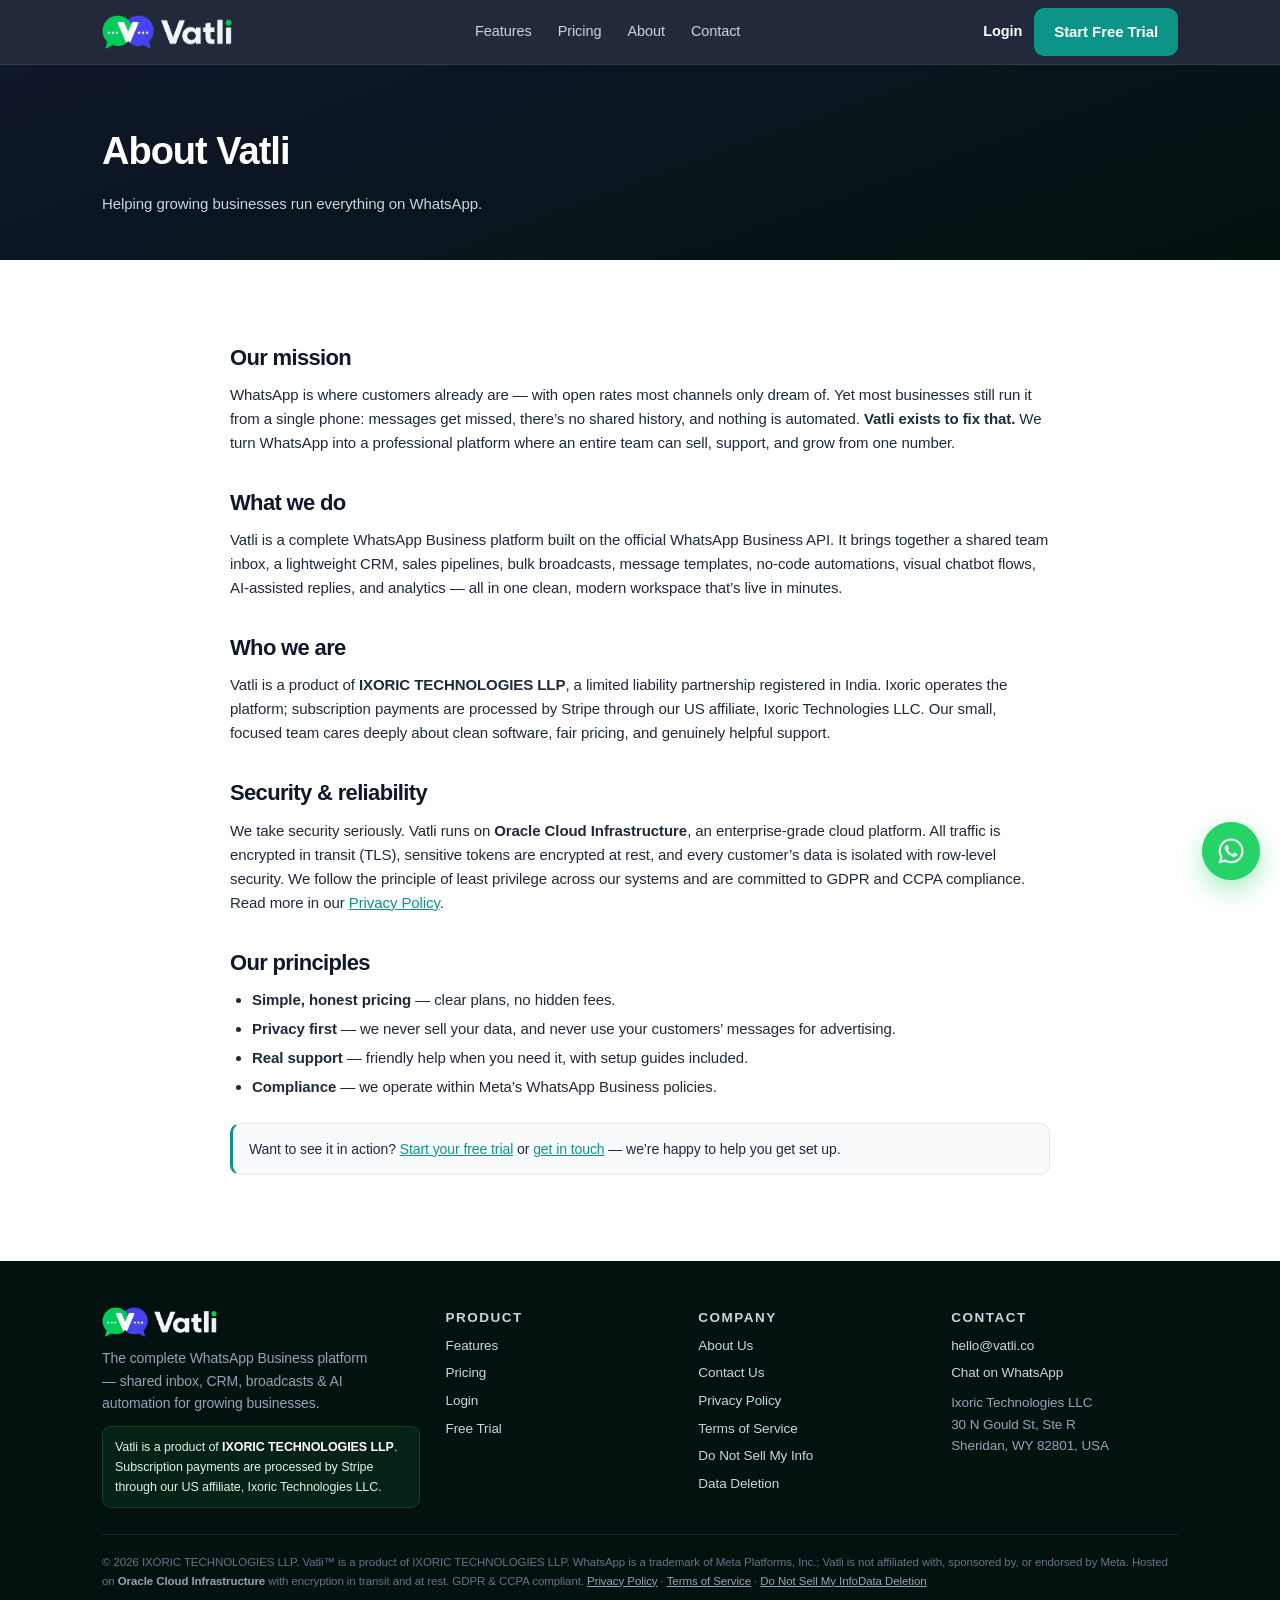
==== about.html @ b29490db "Drop "(India)" after the operator name in footers Co-Authored-By: Claude Opus 5.5 <noreply@anthropic" ====
<!doctype html>
<html lang="en">
<head>
<!-- Google Tag Manager -->
<script>(function(w,d,s,l,i){w[l]=w[l]||[];w[l].push({'gtm.start':
new Date().getTime(),event:'gtm.js'});var f=d.getElementsByTagName(s)[0],
j=d.createElement(s),dl=l!='dataLayer'?'&l='+l:'';j.async=true;j.src=
'https://www.googletagmanager.com/gtm.js?id='+i+dl;f.parentNode.insertBefore(j,f);
})(window,document,'script','dataLayer','GTM-PTBQS5KN');</script>
<!-- End Google Tag Manager -->
<meta charset="utf-8">
<meta name="viewport" content="width=device-width, initial-scale=1">
<title>About Us — Vatli</title>
<link rel="icon" type="image/png" href="/favicon.png">
<link rel="apple-touch-icon" href="/apple-touch-icon.png">

<meta name="description" content="About Vatli — a WhatsApp Business platform by IXORIC TECHNOLOGIES LLP helping growing businesses sell and support on WhatsApp.">
<link rel="stylesheet" href="/styles.css?v=20260924">
</head>
<body>
<!-- Google Tag Manager (noscript) -->
<noscript><iframe src="https://www.googletagmanager.com/ns.html?id=GTM-PTBQS5KN"
height="0" width="0" style="display:none;visibility:hidden"></iframe></noscript>
<!-- End Google Tag Manager (noscript) -->

<header>
  <div class="wrap nav">
    <a class="brand" href="/"><img src="/logo-light.webp" alt="Vatli" class="logo-img" width="337" height="88"></a>
    <nav class="links"><a href="/#features">Features</a><a href="/#pricing">Pricing</a><a href="/about">About</a><a href="/contact">Contact</a></nav>
    <div class="act"><a class="login" href="https://app.vatli.co/login">Login</a><a class="btn btn-primary" href="https://app.vatli.co/login">Start Free Trial</a></div>
  </div>
</header>

<div class="pagehead"><div class="wrap"><h1>About Vatli</h1><p>Helping growing businesses run everything on WhatsApp.</p></div></div>

<div class="wrap legal" style="max-width:820px">
  <h2>Our mission</h2>
  <p>WhatsApp is where customers already are — with open rates most channels only dream of. Yet most businesses still run it from a single phone: messages get missed, there’s no shared history, and nothing is automated. <b>Vatli exists to fix that.</b> We turn WhatsApp into a professional platform where an entire team can sell, support, and grow from one number.</p>

  <h2>What we do</h2>
  <p>Vatli is a complete WhatsApp Business platform built on the official WhatsApp Business API. It brings together a shared team inbox, a lightweight CRM, sales pipelines, bulk broadcasts, message templates, no-code automations, visual chatbot flows, AI-assisted replies, and analytics — all in one clean, modern workspace that’s live in minutes.</p>

  <h2>Who we are</h2>
  <p>Vatli is a product of <b>IXORIC TECHNOLOGIES LLP</b>, a limited liability partnership registered in India. Ixoric operates the platform; subscription payments are processed by Stripe through our US affiliate, Ixoric Technologies LLC. Our small, focused team cares deeply about clean software, fair pricing, and genuinely helpful support.</p>

  <h2>Security &amp; reliability</h2>
  <p>We take security seriously. Vatli runs on <b>Oracle Cloud Infrastructure</b>, an enterprise-grade cloud platform. All traffic is encrypted in transit (TLS), sensitive tokens are encrypted at rest, and every customer’s data is isolated with row-level security. We follow the principle of least privilege across our systems and are committed to GDPR and CCPA compliance. Read more in our <a href="/privacy">Privacy Policy</a>.</p>

  <h2>Our principles</h2>
  <ul>
    <li><b>Simple, honest pricing</b> — clear plans, no hidden fees.</li>
    <li><b>Privacy first</b> — we never sell your data, and never use your customers’ messages for advertising.</li>
    <li><b>Real support</b> — friendly help when you need it, with setup guides included.</li>
    <li><b>Compliance</b> — we operate within Meta’s WhatsApp Business policies.</li>
  </ul>

  <div class="callout" style="margin-top:24px">Want to see it in action? <a href="https://app.vatli.co/login">Start your free trial</a> or <a href="/contact">get in touch</a> — we’re happy to help you get set up.</div>
</div>

<footer>
  <div class="wrap">
    <div class="frow">
      <div>
        <div class="brand"><img src="/logo-light.webp" alt="Vatli" class="logo-img" width="337" height="88"></div>
        <p class="about">The complete WhatsApp Business platform — shared inbox, CRM, broadcasts &amp; AI automation for growing businesses.</p>
        <div class="parent">Vatli is a product of <b style="color:#fff">IXORIC TECHNOLOGIES LLP</b>. Subscription payments are processed by Stripe through our US affiliate, Ixoric Technologies LLC.</div>
      </div>
      <div class="col"><div class="flabel">Product</div><a href="/#features">Features</a><a href="/#pricing">Pricing</a><a href="https://app.vatli.co/login">Login</a><a href="https://app.vatli.co/login">Free Trial</a></div>
      <div class="col"><div class="flabel">Company</div><a href="/about">About Us</a><a href="/contact">Contact Us</a><a href="/privacy">Privacy Policy</a><a href="/terms">Terms of Service</a><a href="/do-not-sell">Do Not Sell My Info</a><a href="/data-deletion">Data Deletion</a></div>
      <div class="col"><div class="flabel">Contact</div><a href="mailto:hello@vatli.co">hello@vatli.co</a><a href="https://wa.me/919508076440">Chat on WhatsApp</a><div style="margin-top:8px;color:#94a3b8">Ixoric Technologies LLC<br>30 N Gould St, Ste R<br>Sheridan, WY 82801, USA</div></div>
    </div>
    <div class="disc">© 2026 IXORIC TECHNOLOGIES LLP. Vatli™ is a product of IXORIC TECHNOLOGIES LLP. WhatsApp is a trademark of Meta Platforms, Inc.; Vatli is not affiliated with, sponsored by, or endorsed by Meta. Hosted on <b style="color:#94a3b8">Oracle Cloud Infrastructure</b> with encryption in transit and at rest. GDPR &amp; CCPA compliant. <a href="/privacy">Privacy Policy</a> · <a href="/terms">Terms of Service</a> · <a href="/do-not-sell">Do Not Sell My Info</a><a href="/data-deletion">Data Deletion</a></div>
  </div>
</footer>

<script src="/site.js" defer></script>
</body>
</html>
---- styles.css ----
:root{
  --navy:#0f172a; --navy2:#020617; --teal:#0d9488; --teal-d:#0b7c72; --teal-l:#5eead4;
  --wa:#25D366; --ink:#1e293b; --muted:#64748b; --line:#e2e8f0; --bg:#f8fafc;
}
*{box-sizing:border-box;margin:0;padding:0}
html{scroll-behavior:smooth}
body{font-family:-apple-system,"Segoe UI",Roboto,Helvetica,Arial,sans-serif;color:var(--ink);line-height:1.6;background:#fff;-webkit-font-smoothing:antialiased}
a{text-decoration:none;color:inherit}
img{max-width:100%}
.wrap{max-width:1120px;margin:0 auto;padding:0 22px}

/* buttons */
.btn{display:inline-flex;align-items:center;gap:8px;border-radius:10px;padding:12px 20px;font-weight:700;font-size:15px;transition:.15s;cursor:pointer;border:0}
.btn-primary{background:var(--teal);color:#fff}
.btn-primary:hover{background:var(--teal-d)}
.btn-ghost{background:transparent;color:#fff;border:1px solid rgba(255,255,255,.25)}
.btn-ghost:hover{background:rgba(255,255,255,.08)}
.btn-dark{background:var(--navy);color:#fff}
.btn-lg{padding:15px 26px;font-size:16px}

/* header */
header{position:sticky;top:0;z-index:50;background:rgba(15,23,42,.92);backdrop-filter:blur(8px);border-bottom:1px solid rgba(148,163,184,.15)}
.nav{display:flex;align-items:center;justify-content:space-between;height:64px}
.brand{display:flex;align-items:center;color:#fff}
/* Logo file has a solid white background (not transparent) — the
   header/footer are dark, so the logo sits on a small white rounded
   card rather than directly on the dark background. */
.brand .logo-badge{background:#fff;border-radius:10px;padding:6px 12px;display:inline-flex;align-items:center;line-height:0}
.brand .logo-img{height:34px;width:auto;display:block}
.nav .links{display:flex;align-items:center;gap:26px}
.nav .links a{color:#cbd5e1;font-size:14.5px;font-weight:500}
.nav .links a:hover{color:#fff}
.nav .act{display:flex;align-items:center;gap:12px}
.nav .login{color:#fff;font-weight:600;font-size:14.5px}
@media(max-width:840px){.nav .links{display:none}}

/* hero */
.hero{background:linear-gradient(165deg,var(--navy) 0%,var(--navy2) 55%,#04120f 100%);color:#fff;padding:74px 0 82px}
.hero .ey{color:var(--teal-l);font-weight:700;letter-spacing:2px;font-size:12px;text-transform:uppercase}
.hero h1{font-size:52px;line-height:1.05;font-weight:800;letter-spacing:-1.8px;margin-top:14px;max-width:760px}
.hero h1 .g{color:var(--teal-l)}
.hero p.sub{font-size:18px;color:#cbd5e1;margin-top:18px;max-width:620px}
.hero .cta{margin-top:30px;display:flex;gap:14px;flex-wrap:wrap}
.hero .trust{margin-top:22px;color:#94a3b8;font-size:13.5px}
.hero .pills{margin-top:34px;display:flex;gap:9px;flex-wrap:wrap}
.hero .pill{border:1px solid rgba(94,234,212,.3);color:var(--teal-l);border-radius:999px;padding:7px 15px;font-size:13px;font-weight:600}
@media(max-width:720px){.hero h1{font-size:36px;letter-spacing:-1px}.hero p.sub{font-size:16px}}

/* sections */
section.pad{padding:74px 0}
.center{text-align:center}
.eyebrow{color:var(--teal);font-weight:800;letter-spacing:2px;font-size:12px;text-transform:uppercase}
h2{font-size:36px;font-weight:800;letter-spacing:-.8px;color:var(--navy);margin-top:8px}
.lead{color:var(--muted);font-size:17px;max-width:640px;margin:12px auto 0}
@media(max-width:720px){h2{font-size:27px}}

.fgrid{display:grid;grid-template-columns:repeat(3,1fr);gap:16px;margin-top:44px}
@media(max-width:900px){.fgrid{grid-template-columns:repeat(2,1fr)}}
@media(max-width:560px){.fgrid{grid-template-columns:1fr}}
.fcard{border:1px solid var(--line);border-radius:14px;padding:22px;background:#fff;transition:.15s}
.fcard:hover{box-shadow:0 12px 30px rgba(2,6,23,.08);transform:translateY(-2px)}
.fcard .ic{width:42px;height:42px;border-radius:11px;background:rgba(13,148,136,.1);display:flex;align-items:center;justify-content:center;font-size:20px;margin-bottom:13px}
.fcard h3{font-size:17px;color:var(--navy);font-weight:700}
.fcard p{font-size:14px;color:var(--muted);margin-top:5px}

/* dashboard mockup */
.showband{background:var(--bg);border-top:1px solid var(--line);border-bottom:1px solid var(--line)}
.frame{border-radius:14px;overflow:hidden;box-shadow:0 30px 70px rgba(2,6,23,.18);border:1px solid var(--line);margin-top:40px;background:#fff}
.frame .bar{background:var(--navy);height:38px;display:flex;align-items:center;gap:7px;padding:0 15px}
.frame .bar i{width:10px;height:10px;border-radius:50%;display:block}
.frame .bar .u{background:#1e293b;color:#94a3b8;font-size:11px;border-radius:7px;padding:4px 16px;margin-left:12px}
.shot{display:flex;background:var(--bg);min-height:300px}
.sb{width:150px;background:var(--navy);padding:16px 12px;color:#94a3b8}
.sb .lg{color:#fff;font-weight:800;font-size:15px;margin-bottom:14px}
.sb .gl{font-size:9px;text-transform:uppercase;letter-spacing:.5px;color:#64748b;margin:12px 0 5px}
.sb .ni{font-size:12px;padding:6px 9px;border-radius:7px;margin-bottom:3px}
.sb .ni.on{background:rgba(13,148,136,.25);color:var(--teal-l)}
.main{flex:1;padding:18px}
.mrow{display:grid;grid-template-columns:repeat(4,1fr);gap:11px;margin-bottom:13px}
.mc{background:#fff;border:1px solid var(--line);border-radius:11px;padding:13px}
.mc .k{font-size:11px;color:var(--muted)}
.mc .v{font-size:26px;font-weight:800;color:var(--navy);letter-spacing:-1px}
.mc .up{font-size:11px;color:var(--teal);font-weight:700}
.chk{background:#f0fdfa;border:1px solid #99f6e4;border-radius:11px;padding:14px}
.chk .t{font-size:13px;font-weight:800;color:var(--navy);margin-bottom:8px}
.chk .li{font-size:12.5px;color:var(--ink);padding:3px 0 3px 20px;position:relative}
.chk .li:before{content:"✓";position:absolute;left:0;color:var(--teal);font-weight:800}
.chk .li.o{color:var(--muted)} .chk .li.o:before{content:"○";color:#cbd5e1}
.bars{display:flex;align-items:flex-end;gap:7px;height:74px;margin-top:13px;padding:11px;background:#fff;border:1px solid var(--line);border-radius:11px}
.bars i{flex:1;background:linear-gradient(var(--teal),var(--teal-l));border-radius:3px 3px 0 0;display:block}
@media(max-width:640px){.sb{display:none}.mrow{grid-template-columns:repeat(2,1fr)}.mc .v{font-size:22px}}

/* pricing */
.pgrid{display:grid;grid-template-columns:repeat(4,1fr);gap:14px;margin-top:44px}
@media(max-width:900px){.pgrid{grid-template-columns:repeat(2,1fr)}}
@media(max-width:520px){.pgrid{grid-template-columns:1fr}}
.plan{border:1px solid var(--line);border-radius:16px;padding:24px;background:#fff;position:relative}
.plan.pop{border:2px solid var(--teal);box-shadow:0 16px 40px rgba(13,148,136,.14)}
.plan .bdg{position:absolute;top:-12px;left:24px;background:var(--teal);color:#fff;font-size:11px;font-weight:800;letter-spacing:.5px;padding:5px 12px;border-radius:999px;text-transform:uppercase}
.plan h3{font-size:19px;color:var(--navy)}
.plan .d{font-size:12.5px;color:var(--muted);margin:3px 0 12px;min-height:36px}
.plan .amt{font-size:34px;font-weight:800;color:var(--navy);letter-spacing:-1.5px}
.plan .amt small{font-size:14px;color:var(--muted);font-weight:600}
.plan .yr{font-size:12.5px;color:var(--teal);font-weight:700;margin-top:4px}
.plan ul{list-style:none;margin:15px 0;border-top:1px solid var(--line);padding-top:13px}
.plan li{font-size:13.5px;padding:4px 0 4px 20px;position:relative;color:var(--ink)}
.plan li:before{content:"✓";position:absolute;left:0;color:var(--teal);font-weight:800}
.plan li.off{color:#cbd5e1} .plan li.off:before{content:"—";color:#cbd5e1}
.plan .btn{width:100%;justify-content:center;margin-top:6px}

/* final cta */
.final{background:linear-gradient(160deg,var(--navy),#04120f);color:#fff;text-align:center}
.final h2{color:#fff;font-size:40px}
.final p{color:#cbd5e1;font-size:17px;margin:14px auto 0;max-width:560px}
.final .cta{margin-top:28px;display:flex;gap:14px;justify-content:center;flex-wrap:wrap}

/* footer */
footer{background:#04120f;color:#94a3b8;padding:46px 0 30px;font-size:14px}
.frow{display:grid;grid-template-columns:1.4fr 1fr 1fr 1fr;gap:26px}
@media(max-width:820px){.frow{grid-template-columns:1fr 1fr}}
@media(max-width:520px){.frow{grid-template-columns:1fr}}
footer .brand .logo-img{height:30px}
footer p.about{margin-top:10px;max-width:280px;color:#94a3b8}
.flabel{font-size:11px;letter-spacing:1.5px;text-transform:uppercase;color:var(--teal-l);font-weight:700;margin-bottom:8px}
footer .col a,footer .col div{display:block;color:#cbd5e1;margin-bottom:6px;font-size:13.5px}
footer .col a:hover{color:#fff}
.parent{margin-top:12px;padding:10px 12px;background:rgba(37,211,102,.08);border:1px solid rgba(37,211,102,.2);border-radius:9px;font-size:12.5px;color:#d1fae5}
.disc{margin-top:26px;font-size:11.5px;color:#64748b;line-height:1.6;border-top:1px solid rgba(148,163,184,.15);padding-top:18px}
.disc a{color:#94a3b8;text-decoration:underline}

/* legal / document pages */
.pagehead{background:linear-gradient(160deg,var(--navy),#04120f);color:#fff;padding:56px 0 44px}
.pagehead h1{font-size:38px;font-weight:800;letter-spacing:-1px}
.pagehead p{color:#cbd5e1;margin-top:10px;font-size:15px}
.legal{padding:50px 0 70px;max-width:820px}
.legal .upd{color:var(--muted);font-size:13px;margin-bottom:26px}
.legal h2{font-size:22px;margin:30px 0 8px;color:var(--navy)}
.legal h3{font-size:16px;margin:20px 0 6px;color:var(--navy)}
.legal p{font-size:15px;color:var(--ink);margin:8px 0}
.legal ul{margin:8px 0 8px 22px}
.legal li{font-size:15px;color:var(--ink);margin:5px 0}
.legal a{color:var(--teal);text-decoration:underline}
.callout{background:var(--bg);border:1px solid var(--line);border-left:3px solid var(--teal);border-radius:10px;padding:14px 16px;margin:16px 0;font-size:14px;color:var(--ink)}

/* contact */
.cgrid{display:grid;grid-template-columns:1fr 1fr;gap:20px;margin-top:30px}
@media(max-width:720px){.cgrid{grid-template-columns:1fr}}
.ccard{border:1px solid var(--line);border-radius:14px;padding:24px}
.ccard .ic{font-size:24px}
.ccard h3{font-size:17px;color:var(--navy);margin:8px 0 4px}
.ccard p,.ccard a{font-size:15px;color:var(--muted)}
.ccard a{color:var(--teal);text-decoration:none;font-weight:600}

/* ===== enhanced landing sections ===== */
.stats{display:grid;grid-template-columns:repeat(4,1fr);gap:16px;margin-top:8px}
@media(max-width:700px){.stats{grid-template-columns:repeat(2,1fr)}}
.stat{text-align:center;padding:10px}
.stat .n{font-size:34px;font-weight:800;color:var(--teal-l);letter-spacing:-1px}
.stat .l{font-size:13px;color:#cbd5e1;margin-top:2px}

.why{display:grid;grid-template-columns:repeat(3,1fr);gap:16px;margin-top:44px}
@media(max-width:900px){.why{grid-template-columns:repeat(2,1fr)}}
@media(max-width:560px){.why{grid-template-columns:1fr}}
.wcard{border:1px solid var(--line);border-radius:14px;padding:22px;background:#fff;border-top:3px solid var(--teal)}
.wcard .ic{font-size:24px}
.wcard h3{font-size:16px;color:var(--navy);margin:8px 0 4px;font-weight:700}
.wcard p{font-size:13.5px;color:var(--muted)}

.deep{display:grid;grid-template-columns:1fr 1fr;gap:44px;align-items:center;margin-top:46px}
.deep.rev .vis{order:-1}
@media(max-width:820px){.deep{grid-template-columns:1fr;gap:22px}.deep.rev .vis{order:0}}
.deep .kick{color:var(--teal);font-weight:800;font-size:12px;letter-spacing:1.5px;text-transform:uppercase}
.deep h3{font-size:26px;color:var(--navy);font-weight:800;letter-spacing:-.6px;margin-top:6px}
.deep p{font-size:15px;color:var(--muted);margin-top:10px}
.deep ul{list-style:none;margin-top:14px}
.deep li{font-size:14.5px;padding:5px 0 5px 24px;position:relative;color:var(--ink)}
.deep li:before{content:"✓";position:absolute;left:0;color:var(--teal);font-weight:800}
.deep .vis{background:linear-gradient(160deg,#f0fdfa,#eef2ff);border:1px solid var(--line);border-radius:16px;min-height:210px;display:flex;align-items:center;justify-content:center;font-size:66px}

.ind{display:grid;grid-template-columns:repeat(4,1fr);gap:14px;margin-top:40px}
@media(max-width:820px){.ind{grid-template-columns:repeat(3,1fr)}}
@media(max-width:520px){.ind{grid-template-columns:repeat(2,1fr)}}
.icard{border:1px solid var(--line);border-radius:12px;padding:18px 12px;text-align:center;background:#fff}
.icard .e{font-size:26px}
.icard div{font-size:13.5px;font-weight:600;color:var(--navy);margin-top:7px}

.faq{max-width:820px;margin:40px auto 0}
.qa{border-bottom:1px solid var(--line);padding:18px 2px}
.qa h4{font-size:16px;color:var(--navy);font-weight:700}
.qa p{font-size:14.5px;color:var(--muted);margin-top:6px}

/* ===================================================================
   Mobile navigation
   The nav links were simply hidden below 840px with no replacement,
   so on a phone there was no way to reach Features / Pricing / FAQ.
   The toggle button and the panel's markup are injected by site.js.
   =================================================================== */
.navtoggle{display:none;background:transparent;border:1px solid rgba(148,163,184,.35);border-radius:9px;width:38px;height:38px;cursor:pointer;align-items:center;justify-content:center;flex-direction:column;gap:4px;padding:0}
.navtoggle i{display:block;width:16px;height:2px;background:#fff;border-radius:2px;transition:.2s}
.navtoggle[aria-expanded="true"] i:nth-child(1){transform:translateY(6px) rotate(45deg)}
.navtoggle[aria-expanded="true"] i:nth-child(2){opacity:0}
.navtoggle[aria-expanded="true"] i:nth-child(3){transform:translateY(-6px) rotate(-45deg)}
.mobnav{display:none;background:rgba(15,23,42,.98);border-top:1px solid rgba(148,163,184,.15);padding:10px 22px 18px}
.mobnav.open{display:block}
.mobnav a{display:block;color:#cbd5e1;font-size:15px;font-weight:500;padding:11px 0;border-bottom:1px solid rgba(148,163,184,.12)}
.mobnav a:last-of-type{border-bottom:0}
/* `.mobnav a{display:block}` above would otherwise beat .btn's
   inline-flex, leaving the CTA label left-aligned. */
.mobnav a.btn{display:flex;width:100%;justify-content:center;margin-top:12px;border-bottom:0}
@media(max-width:840px){
  .navtoggle{display:flex}
  /* The trial CTA repeats inside the drawer — dropping it here stops
     the bar becoming logo + Login + button + burger on a 375px screen. */
  .nav .act .btn{display:none}
}
@media(min-width:841px){.mobnav{display:none!important}}

/* ===================================================================
   Floating WhatsApp chat widget
   Injected by site.js on every page. Opens a real WhatsApp thread —
   there is no server behind it, so it stays useful even if anything
   else on the page fails.
   =================================================================== */
.wa-w{position:fixed;right:20px;bottom:20px;z-index:80;display:flex;flex-direction:column;align-items:flex-end;gap:12px;font-family:inherit}

.wa-fab{position:relative;width:58px;height:58px;border-radius:50%;border:0;cursor:pointer;background:var(--wa);color:#fff;display:flex;align-items:center;justify-content:center;box-shadow:0 10px 26px rgba(37,211,102,.4);transition:transform .18s,box-shadow .18s}
.wa-fab:hover{transform:scale(1.06);box-shadow:0 14px 32px rgba(37,211,102,.5)}
.wa-fab svg{width:30px;height:30px;fill:#fff}
/* One soft ring, drawing the eye without the strobing "notification"
   feel that dropping a red badge on it would give. */
.wa-fab:before{content:"";position:absolute;inset:0;border-radius:50%;background:var(--wa);opacity:.55;animation:wa-ring 2.6s ease-out infinite;z-index:-1}
@keyframes wa-ring{0%{transform:scale(1);opacity:.5}70%{transform:scale(1.55);opacity:0}100%{opacity:0}}
@media(prefers-reduced-motion:reduce){.wa-fab:before{animation:none}.wa-fab:hover{transform:none}}

.wa-panel{width:326px;max-width:calc(100vw - 40px);background:#fff;border-radius:18px;overflow:hidden;box-shadow:0 24px 60px rgba(2,6,23,.26);border:1px solid var(--line);transform-origin:bottom right;animation:wa-in .18s ease-out}
.wa-panel[hidden]{display:none}
@keyframes wa-in{from{opacity:0;transform:translateY(10px) scale(.96)}to{opacity:1;transform:none}}
@media(prefers-reduced-motion:reduce){.wa-panel{animation:none}}

.wa-head{background:linear-gradient(150deg,var(--navy),#04120f);color:#fff;padding:15px 16px;display:flex;align-items:center;gap:11px}
.wa-av{width:40px;height:40px;border-radius:50%;background:var(--wa);display:flex;align-items:center;justify-content:center;flex:0 0 auto}
.wa-av svg{width:22px;height:22px;fill:#fff}
.wa-who{flex:1;min-width:0}
.wa-name{font-size:14.5px;font-weight:700;line-height:1.2}
.wa-status{font-size:11.5px;color:#a7f3d0;display:flex;align-items:center;gap:5px;margin-top:3px}
.wa-status i{width:7px;height:7px;border-radius:50%;background:#4ade80;display:block;flex:0 0 auto}
.wa-x{background:transparent;border:0;color:#94a3b8;font-size:22px;line-height:1;cursor:pointer;padding:2px 4px;border-radius:6px}
.wa-x:hover{color:#fff;background:rgba(255,255,255,.1)}

/* Faint dot grid reads as a chat backdrop without shipping an image. */
.wa-body{padding:18px 16px 16px;background:#f5f3ef;background-image:radial-gradient(rgba(2,6,23,.045) 1px,transparent 1px);background-size:14px 14px}
.wa-bubble{background:#fff;border-radius:12px;border-top-left-radius:3px;padding:12px 14px;font-size:14px;color:var(--ink);line-height:1.55;box-shadow:0 1px 2px rgba(2,6,23,.09);max-width:94%}
.wa-bubble b{color:var(--navy)}
.wa-time{font-size:10.5px;color:var(--muted);margin-top:7px;padding-left:4px}

.wa-foot{padding:13px 16px 16px;background:#fff;border-top:1px solid var(--line)}
.wa-cta{display:flex;align-items:center;justify-content:center;gap:9px;background:var(--wa);color:#fff;font-weight:700;font-size:14.5px;border-radius:11px;padding:12px 16px;transition:.15s}
.wa-cta:hover{background:#1eb855}
.wa-cta svg{width:19px;height:19px;fill:#fff}
.wa-note{text-align:center;font-size:11px;color:var(--muted);margin-top:9px}

@media(max-width:520px){.wa-w{right:14px;bottom:14px}.wa-fab{width:54px;height:54px}.wa-fab svg{width:27px;height:27px}}

/* ===================================================================
   FAQ accordion
   Progressive enhancement: without JS every answer stays visible and
   readable (and indexable). site.js adds .acc, which is what collapses
   them — so a JS failure degrades to the old always-open list rather
   than hiding the content entirely.
   =================================================================== */
.qa.acc h4{cursor:pointer;display:flex;align-items:flex-start;justify-content:space-between;gap:14px;outline-offset:3px}
.qa.acc h4:after{content:"+";flex:0 0 auto;color:var(--teal);font-size:20px;line-height:1;font-weight:700;transition:transform .2s}
.qa.acc.open h4:after{content:"–"}
.qa.acc h4:hover{color:var(--teal)}
.qa.acc p{display:none}
.qa.acc.open p{display:block}

/* ===================================================================
   DESIGN PASS
   Three things were making this read as a template rather than a
   product site: emoji standing in for icons, the default system font,
   and giant emoji used as "product visuals". This section replaces all
   three.
   =================================================================== */

/* --- typography -------------------------------------------------- */
/* Inter, the same face the app uses, so the site and the product read
   as one brand. Loaded with display=swap; the previous system stack
   stays as the fallback so text renders immediately either way. */
body{font-family:"Inter",-apple-system,"Segoe UI",Roboto,Helvetica,Arial,sans-serif;
  font-feature-settings:"cv02","cv03","cv04","cv11";letter-spacing:-.005em}
h1,h2,h3,h4,.stat .n,.plan .amt{letter-spacing:-.03em}
.hero h1{letter-spacing:-.035em}

/* --- icon system ------------------------------------------------- */
/* One <symbol> sprite per page, referenced with <use>. Stroke-based
   and inheriting currentColor, so a card's accent colour drives its
   icon without a second asset. */
.i{width:22px;height:22px;fill:none;stroke:currentColor;stroke-width:2;
  stroke-linecap:round;stroke-linejoin:round;display:block}
.i-sm{width:18px;height:18px}
.i-lg{width:26px;height:26px}

/* --- feature cards ----------------------------------------------- */
.fcard{position:relative;overflow:hidden}
.fcard .ic{width:44px;height:44px;border-radius:12px;display:flex;align-items:center;
  justify-content:center;margin-bottom:14px;transition:.18s}
.fcard:hover .ic{transform:scale(1.06)}
.fcard h3{letter-spacing:-.02em}
/* A hairline of the card's accent along the top edge, revealed on
   hover — enough colour to tell the categories apart without turning
   the grid into a paint chart. */
.fcard:after{content:"";position:absolute;inset:0 0 auto 0;height:3px;
  background:currentColor;opacity:0;transition:opacity .18s}
.fcard:hover:after{opacity:1}

/* Accent palette. Each tone sets the card's `color`, which the icon
   chip and the top hairline both inherit. */
.t-teal{color:#0d9488}   .t-teal   .ic{background:rgba(13,148,136,.11)}
.t-blue{color:#2563eb}   .t-blue   .ic{background:rgba(37,99,235,.1)}
.t-violet{color:#7c3aed} .t-violet .ic{background:rgba(124,58,237,.1)}
.t-amber{color:#d97706}  .t-amber  .ic{background:rgba(217,119,6,.12)}
.t-rose{color:#e11d48}   .t-rose   .ic{background:rgba(225,29,72,.1)}
.t-cyan{color:#0891b2}   .t-cyan   .ic{background:rgba(8,145,178,.11)}
.t-green{color:#16a34a}  .t-green  .ic{background:rgba(22,163,74,.11)}
.t-indigo{color:#4f46e5} .t-indigo .ic{background:rgba(79,70,229,.1)}

/* --- why / industries / contact cards ---------------------------- */
.wcard .ic,.icard .e,.ccard .ic{display:flex;align-items:center;justify-content:center}
.wcard .ic{width:40px;height:40px;border-radius:11px;background:rgba(13,148,136,.11);color:var(--teal);margin-bottom:10px}
.icard .e{width:42px;height:42px;border-radius:12px;background:rgba(13,148,136,.09);color:var(--teal);margin:0 auto}
.icard{transition:.18s}
.icard:hover{border-color:var(--teal);transform:translateY(-2px);box-shadow:0 10px 24px rgba(2,6,23,.07)}
.ccard .ic{width:44px;height:44px;border-radius:12px;background:rgba(13,148,136,.11);color:var(--teal);margin-bottom:4px}

/* --- deep-dive product visuals ----------------------------------- */
/* Replaces a 66px emoji in a gradient box. These are small, honest
   mock-ups of the actual screens, built in CSS — no image assets, and
   they scale crisply. */
.deep .vis{background:linear-gradient(160deg,#f8fafc,#f0fdfa);border:1px solid var(--line);
  border-radius:18px;padding:20px;min-height:230px;display:flex;flex-direction:column;
  justify-content:center;gap:10px;font-size:inherit;box-shadow:inset 0 1px 0 #fff}
.mk{background:#fff;border:1px solid var(--line);border-radius:11px;padding:12px 13px;
  box-shadow:0 2px 6px rgba(2,6,23,.05)}
.mk-h{display:flex;align-items:center;gap:8px;font-size:12.5px;font-weight:700;color:var(--navy)}
.mk-h .i{width:15px;height:15px;color:var(--teal)}
.mk-s{font-size:11px;color:var(--muted);margin-top:3px}
.mk-bar{height:7px;border-radius:99px;background:#e2e8f0;overflow:hidden;margin-top:9px}
.mk-bar i{display:block;height:100%;background:linear-gradient(90deg,var(--teal),#34d399);border-radius:99px}
.mk-row{display:flex;gap:8px;margin-top:9px}
.mk-pill{font-size:10.5px;font-weight:700;padding:3px 9px;border-radius:99px;background:rgba(13,148,136,.1);color:var(--teal)}
.mk-pill.b{background:rgba(37,99,235,.1);color:#2563eb}
.mk-pill.a{background:rgba(217,119,6,.13);color:#b45309}

/* kanban mock */
.mk-kan{display:grid;grid-template-columns:repeat(3,1fr);gap:8px}
.mk-col{background:#fff;border:1px solid var(--line);border-radius:10px;padding:9px 8px}
.mk-col .t{font-size:10px;font-weight:800;text-transform:uppercase;letter-spacing:.6px;color:var(--muted);margin-bottom:7px}
.mk-card{background:#f8fafc;border:1px solid var(--line);border-radius:7px;padding:7px 8px;margin-bottom:6px}
.mk-card .n{font-size:10.5px;font-weight:700;color:var(--navy)}
.mk-card .v{font-size:10px;color:var(--teal);font-weight:700}

/* flow chain mock */
.mk-flow{display:flex;align-items:center;gap:7px;flex-wrap:wrap}
.mk-node{background:#fff;border:1px solid var(--line);border-radius:9px;padding:7px 11px;
  font-size:11.5px;font-weight:700;color:var(--navy);display:flex;align-items:center;gap:6px;
  box-shadow:0 2px 5px rgba(2,6,23,.05)}
.mk-node .i{width:14px;height:14px}
.mk-node.on{border-color:var(--teal);color:var(--teal)}
.mk-arw{color:#cbd5e1;font-weight:700;font-size:13px}

/* chat mock */
.mk-chat{display:flex;flex-direction:column;gap:7px}
.mk-msg{max-width:82%;padding:8px 11px;border-radius:12px;font-size:11.5px;line-height:1.5}
.mk-msg.in{background:#fff;border:1px solid var(--line);border-top-left-radius:3px;color:var(--ink)}
.mk-msg.out{background:#d9fdd3;border-top-right-radius:3px;align-self:flex-end;color:#0f3d2e}
.mk-typing{font-size:10.5px;color:var(--muted);display:flex;align-items:center;gap:5px}
.mk-typing i{width:5px;height:5px;border-radius:50%;background:var(--teal);display:block;animation:mk-dot 1.2s infinite}
.mk-typing i:nth-child(2){animation-delay:.2s} .mk-typing i:nth-child(3){animation-delay:.4s}
@keyframes mk-dot{0%,60%,100%{opacity:.25}30%{opacity:1}}

/* code mock */
.mk-code{background:#0b1220;border-radius:11px;padding:13px 14px;font-family:ui-monospace,SFMono-Regular,Menlo,monospace;font-size:11px;line-height:1.75;color:#94a3b8;overflow:hidden}
.mk-code .k{color:#5eead4} .mk-code .s{color:#fca5a5} .mk-code .c{color:#475569}

@media(prefers-reduced-motion:reduce){
  .mk-typing i{animation:none;opacity:.6}
  .fcard:hover .ic,.icard:hover{transform:none}
}

/* --- header scroll state ----------------------------------------- */
/* Transparent-ish over the dark hero, solid once you scroll past it,
   so the nav never floats ambiguously over light sections. */
header{transition:background .2s,box-shadow .2s}
header.stuck{background:rgba(15,23,42,.98);box-shadow:0 6px 24px rgba(2,6,23,.28)}

/* --- scroll reveal ------------------------------------------------ */
/* Applied by site.js only — no JS means everything is simply visible,
   never a blank page. */
.rv{opacity:0;transform:translateY(14px);transition:opacity .5s ease-out,transform .5s ease-out}
.rv.in{opacity:1;transform:none}
@media(prefers-reduced-motion:reduce){.rv{opacity:1;transform:none;transition:none}}

/* --- focus visibility -------------------------------------------- */
a:focus-visible,button:focus-visible,.qa.acc h4:focus-visible{
  outline:2px solid var(--teal);outline-offset:3px;border-radius:6px}
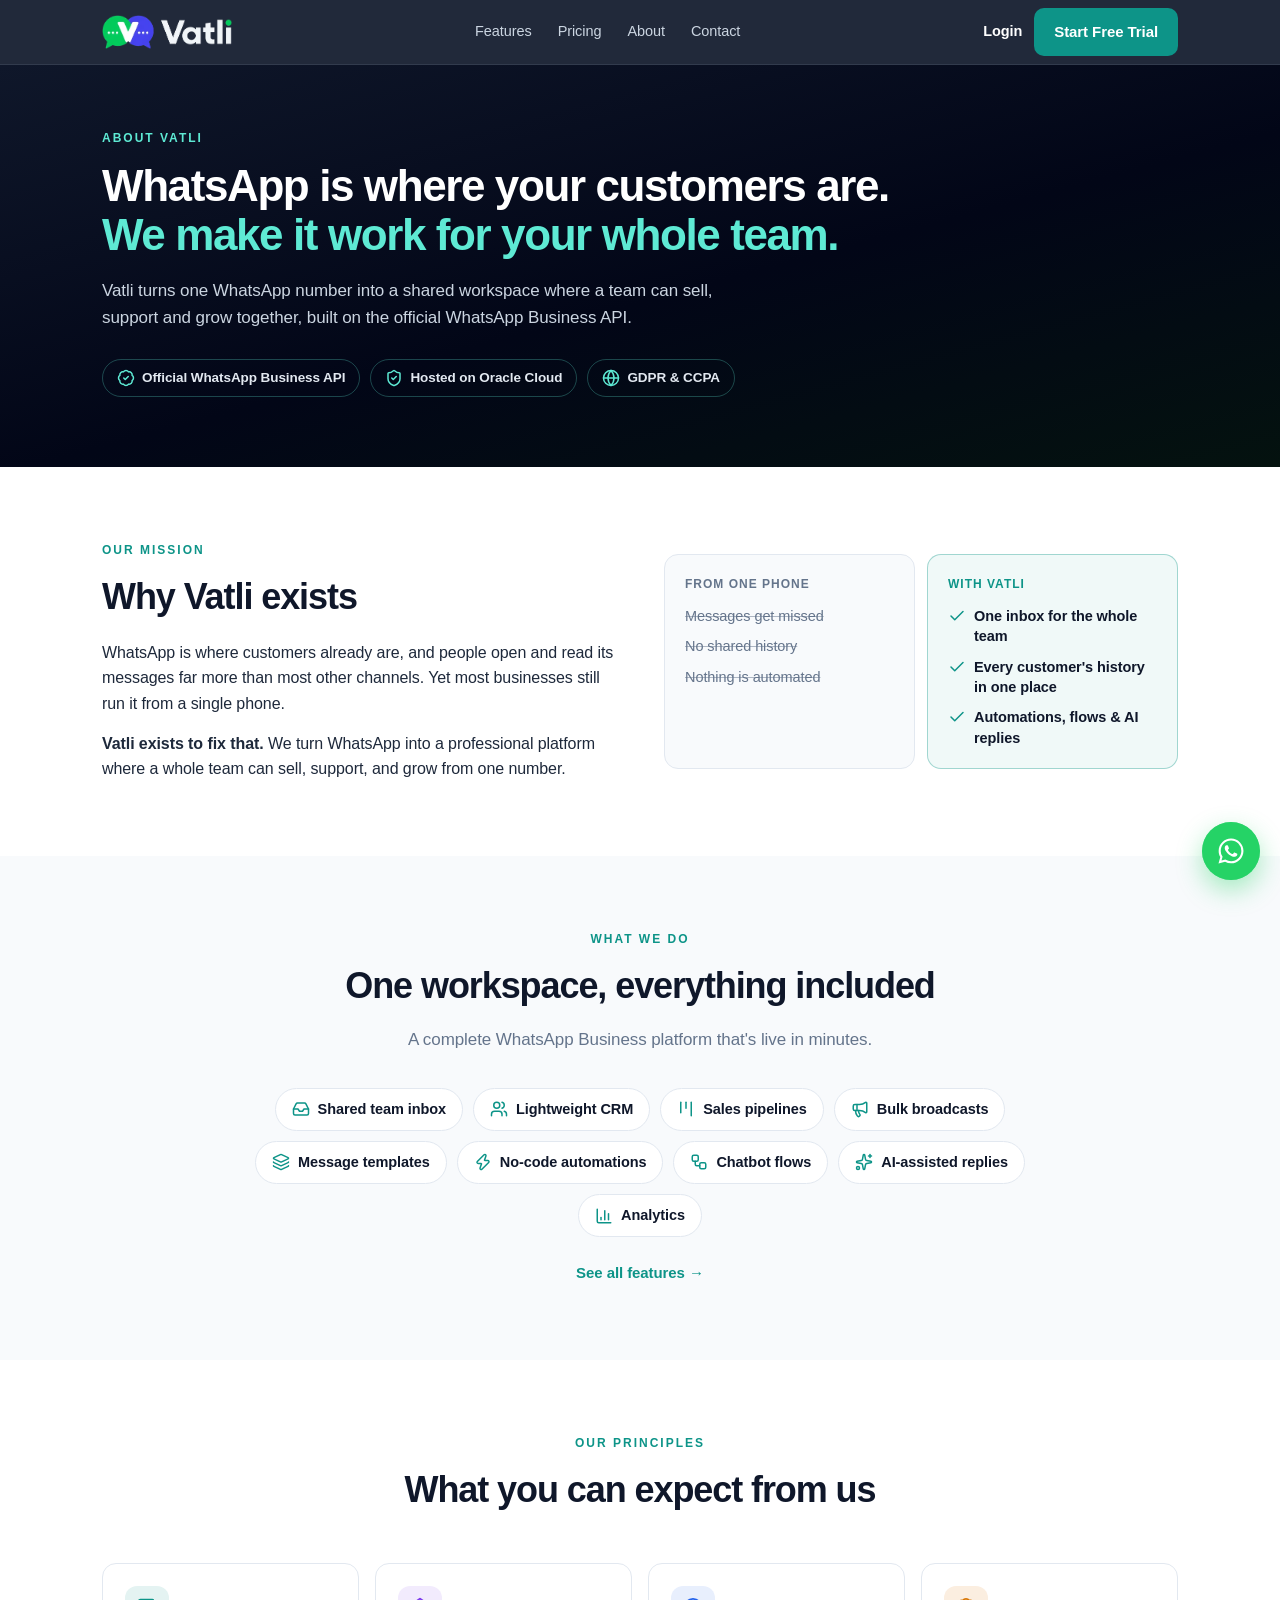
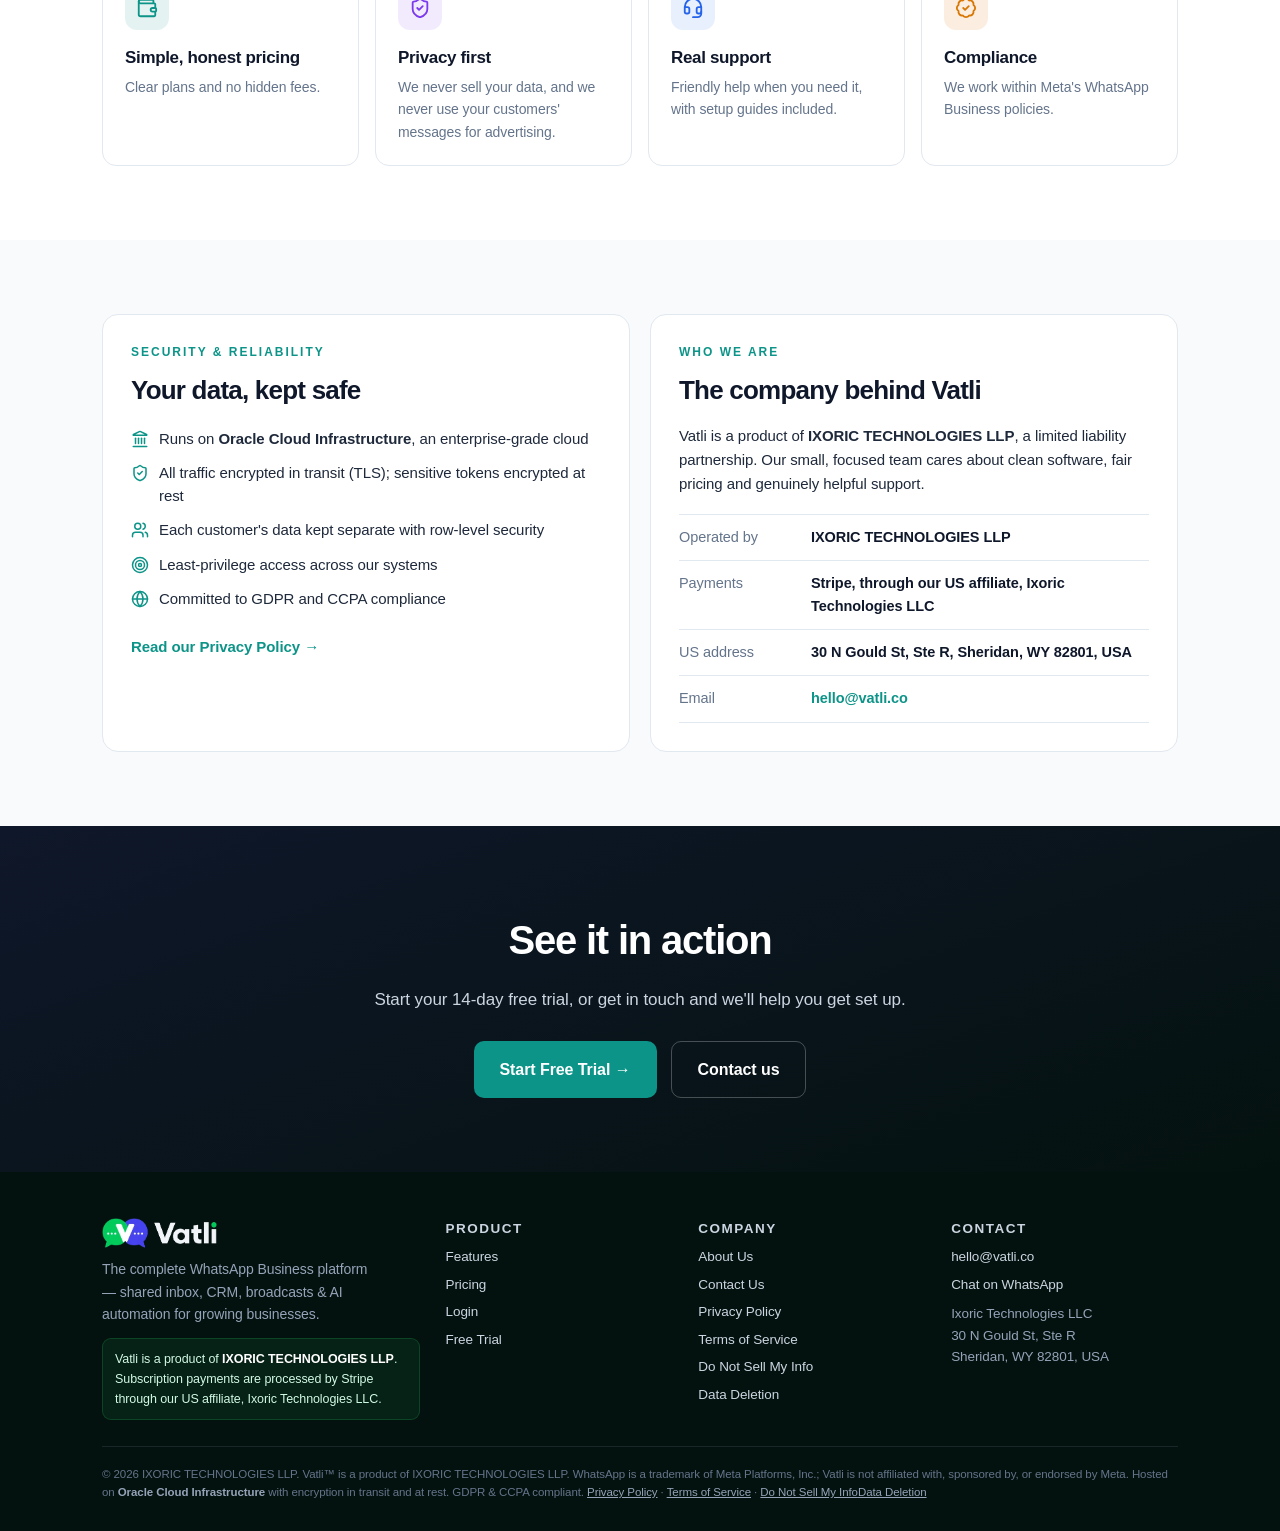
==== commit 823ce08f: "About page: redesigned with mission, before/after, principles, security and company panels Co-Author" ====
--- a/about.html
+++ b/about.html
@@ -15,7 +15,7 @@
 <link rel="apple-touch-icon" href="/apple-touch-icon.png">
 
 <meta name="description" content="About Vatli — a WhatsApp Business platform by IXORIC TECHNOLOGIES LLP helping growing businesses sell and support on WhatsApp.">
-<link rel="stylesheet" href="/styles.css?v=20260924">
+<link rel="stylesheet" href="/styles.css?v=20261020">
 </head>
 <body>
 <!-- Google Tag Manager (noscript) -->
@@ -31,31 +31,119 @@
   </div>
 </header>
 
-<div class="pagehead"><div class="wrap"><h1>About Vatli</h1><p>Helping growing businesses run everything on WhatsApp.</p></div></div>
+<section class="ab-hero">
+  <div class="wrap">
+    <div class="ey">About Vatli</div>
+    <h1>WhatsApp is where your customers are. <span class="g">We make it work for your whole team.</span></h1>
+    <p class="sub">Vatli turns one WhatsApp number into a shared workspace where a team can sell, support and grow together, built on the official WhatsApp Business API.</p>
+    <div class="ab-facts">
+      <span><svg class="i i-sm" aria-hidden="true"><use href="/icons.svg?v=20261020#i-badge-check"/></svg> Official WhatsApp Business API</span>
+      <span><svg class="i i-sm" aria-hidden="true"><use href="/icons.svg?v=20261020#i-shield-check"/></svg> Hosted on Oracle Cloud</span>
+      <span><svg class="i i-sm" aria-hidden="true"><use href="/icons.svg?v=20261020#i-globe"/></svg> GDPR &amp; CCPA</span>
+    </div>
+  </div>
+</section>
 
-<div class="wrap legal" style="max-width:820px">
-  <h2>Our mission</h2>
-  <p>WhatsApp is where customers already are — with open rates most channels only dream of. Yet most businesses still run it from a single phone: messages get missed, there’s no shared history, and nothing is automated. <b>Vatli exists to fix that.</b> We turn WhatsApp into a professional platform where an entire team can sell, support, and grow from one number.</p>
+<section class="pad">
+  <div class="wrap ab-story">
+    <div>
+      <div class="eyebrow">Our mission</div>
+      <h2>Why Vatli exists</h2>
+      <p>WhatsApp is where customers already are, and people open and read its messages far more than most other channels. Yet most businesses still run it from a single phone.</p>
+      <p><b>Vatli exists to fix that.</b> We turn WhatsApp into a professional platform where a whole team can sell, support, and grow from one number.</p>
+    </div>
+    <div class="ab-compare">
+      <div class="ab-col before">
+        <div class="ab-tag">From one phone</div>
+        <ul>
+          <li>Messages get missed</li>
+          <li>No shared history</li>
+          <li>Nothing is automated</li>
+        </ul>
+      </div>
+      <div class="ab-col after">
+        <div class="ab-tag">With Vatli</div>
+        <ul>
+          <li><svg class="i i-sm" aria-hidden="true"><use href="/icons.svg?v=20261020#i-check"/></svg> One inbox for the whole team</li>
+          <li><svg class="i i-sm" aria-hidden="true"><use href="/icons.svg?v=20261020#i-check"/></svg> Every customer's history in one place</li>
+          <li><svg class="i i-sm" aria-hidden="true"><use href="/icons.svg?v=20261020#i-check"/></svg> Automations, flows &amp; AI replies</li>
+        </ul>
+      </div>
+    </div>
+  </div>
+</section>
 
-  <h2>What we do</h2>
-  <p>Vatli is a complete WhatsApp Business platform built on the official WhatsApp Business API. It brings together a shared team inbox, a lightweight CRM, sales pipelines, bulk broadcasts, message templates, no-code automations, visual chatbot flows, AI-assisted replies, and analytics — all in one clean, modern workspace that’s live in minutes.</p>
+<section class="pad ab-soft">
+  <div class="wrap center">
+    <div class="eyebrow">What we do</div>
+    <h2>One workspace, everything included</h2>
+    <p class="lead">A complete WhatsApp Business platform that's live in minutes.</p>
+    <div class="ab-chips">
+      <span><svg class="i i-sm" aria-hidden="true"><use href="/icons.svg?v=20261020#i-inbox"/></svg> Shared team inbox</span>
+      <span><svg class="i i-sm" aria-hidden="true"><use href="/icons.svg?v=20261020#i-users"/></svg> Lightweight CRM</span>
+      <span><svg class="i i-sm" aria-hidden="true"><use href="/icons.svg?v=20261020#i-kanban"/></svg> Sales pipelines</span>
+      <span><svg class="i i-sm" aria-hidden="true"><use href="/icons.svg?v=20261020#i-megaphone"/></svg> Bulk broadcasts</span>
+      <span><svg class="i i-sm" aria-hidden="true"><use href="/icons.svg?v=20261020#i-layers"/></svg> Message templates</span>
+      <span><svg class="i i-sm" aria-hidden="true"><use href="/icons.svg?v=20261020#i-zap"/></svg> No-code automations</span>
+      <span><svg class="i i-sm" aria-hidden="true"><use href="/icons.svg?v=20261020#i-workflow"/></svg> Chatbot flows</span>
+      <span><svg class="i i-sm" aria-hidden="true"><use href="/icons.svg?v=20261020#i-sparkles"/></svg> AI-assisted replies</span>
+      <span><svg class="i i-sm" aria-hidden="true"><use href="/icons.svg?v=20261020#i-chart-column"/></svg> Analytics</span>
+    </div>
+    <a class="ab-more" href="/#features">See all features →</a>
+  </div>
+</section>
 
-  <h2>Who we are</h2>
-  <p>Vatli is a product of <b>IXORIC TECHNOLOGIES LLP</b>, a limited liability partnership registered in India. Ixoric operates the platform; subscription payments are processed by Stripe through our US affiliate, Ixoric Technologies LLC. Our small, focused team cares deeply about clean software, fair pricing, and genuinely helpful support.</p>
+<section class="pad">
+  <div class="wrap center">
+    <div class="eyebrow">Our principles</div>
+    <h2>What you can expect from us</h2>
+    <div class="fgrid ab-grid4">
+      <div class="fcard t-teal"><div class="ic"><svg class="i" aria-hidden="true"><use href="/icons.svg?v=20261020#i-wallet"/></svg></div><h3>Simple, honest pricing</h3><p>Clear plans and no hidden fees.</p></div>
+      <div class="fcard t-violet"><div class="ic"><svg class="i" aria-hidden="true"><use href="/icons.svg?v=20261020#i-shield-check"/></svg></div><h3>Privacy first</h3><p>We never sell your data, and we never use your customers' messages for advertising.</p></div>
+      <div class="fcard t-blue"><div class="ic"><svg class="i" aria-hidden="true"><use href="/icons.svg?v=20261020#i-headset"/></svg></div><h3>Real support</h3><p>Friendly help when you need it, with setup guides included.</p></div>
+      <div class="fcard t-amber"><div class="ic"><svg class="i" aria-hidden="true"><use href="/icons.svg?v=20261020#i-badge-check"/></svg></div><h3>Compliance</h3><p>We work within Meta's WhatsApp Business policies.</p></div>
+    </div>
+  </div>
+</section>
 
-  <h2>Security &amp; reliability</h2>
-  <p>We take security seriously. Vatli runs on <b>Oracle Cloud Infrastructure</b>, an enterprise-grade cloud platform. All traffic is encrypted in transit (TLS), sensitive tokens are encrypted at rest, and every customer’s data is isolated with row-level security. We follow the principle of least privilege across our systems and are committed to GDPR and CCPA compliance. Read more in our <a href="/privacy">Privacy Policy</a>.</p>
+<section class="pad ab-soft">
+  <div class="wrap ab-two">
+    <div class="ab-panel">
+      <div class="eyebrow">Security &amp; reliability</div>
+      <h2>Your data, kept safe</h2>
+      <ul class="ab-list">
+        <li><svg class="i i-sm" aria-hidden="true"><use href="/icons.svg?v=20261020#i-landmark"/></svg><span>Runs on <b>Oracle Cloud Infrastructure</b>, an enterprise-grade cloud</span></li>
+        <li><svg class="i i-sm" aria-hidden="true"><use href="/icons.svg?v=20261020#i-shield-check"/></svg><span>All traffic encrypted in transit (TLS); sensitive tokens encrypted at rest</span></li>
+        <li><svg class="i i-sm" aria-hidden="true"><use href="/icons.svg?v=20261020#i-users"/></svg><span>Each customer's data kept separate with row-level security</span></li>
+        <li><svg class="i i-sm" aria-hidden="true"><use href="/icons.svg?v=20261020#i-target"/></svg><span>Least-privilege access across our systems</span></li>
+        <li><svg class="i i-sm" aria-hidden="true"><use href="/icons.svg?v=20261020#i-globe"/></svg><span>Committed to GDPR and CCPA compliance</span></li>
+      </ul>
+      <a class="ab-more" href="/privacy">Read our Privacy Policy →</a>
+    </div>
+    <div class="ab-panel">
+      <div class="eyebrow">Who we are</div>
+      <h2>The company behind Vatli</h2>
+      <p>Vatli is a product of <b>IXORIC TECHNOLOGIES LLP</b>, a limited liability partnership. Our small, focused team cares about clean software, fair pricing and genuinely helpful support.</p>
+      <dl class="ab-dl">
+        <div><dt>Operated by</dt><dd>IXORIC TECHNOLOGIES LLP</dd></div>
+        <div><dt>Payments</dt><dd>Stripe, through our US affiliate, Ixoric Technologies LLC</dd></div>
+        <div><dt>US address</dt><dd>30 N Gould St, Ste R, Sheridan, WY 82801, USA</dd></div>
+        <div><dt>Email</dt><dd><a href="mailto:hello@vatli.co">hello@vatli.co</a></dd></div>
+      </dl>
+    </div>
+  </div>
+</section>
 
-  <h2>Our principles</h2>
-  <ul>
-    <li><b>Simple, honest pricing</b> — clear plans, no hidden fees.</li>
-    <li><b>Privacy first</b> — we never sell your data, and never use your customers’ messages for advertising.</li>
-    <li><b>Real support</b> — friendly help when you need it, with setup guides included.</li>
-    <li><b>Compliance</b> — we operate within Meta’s WhatsApp Business policies.</li>
-  </ul>
-
-  <div class="callout" style="margin-top:24px">Want to see it in action? <a href="https://app.vatli.co/login">Start your free trial</a> or <a href="/contact">get in touch</a> — we’re happy to help you get set up.</div>
-</div>
+<section class="pad final">
+  <div class="wrap">
+    <h2>See it in action</h2>
+    <p>Start your 14-day free trial, or get in touch and we'll help you get set up.</p>
+    <div class="cta">
+      <a class="btn btn-primary btn-lg" href="https://app.vatli.co/login">Start Free Trial →</a>
+      <a class="btn btn-ghost btn-lg" href="/contact">Contact us</a>
+    </div>
+  </div>
+</section>
 
 <footer>
   <div class="wrap">
@@ -73,6 +161,6 @@
   </div>
 </footer>
 
-<script src="/site.js" defer></script>
+<script src="/site.js?v=20261020" defer></script>
 </body>
 </html>
--- a/styles.css
+++ b/styles.css
@@ -209,9 +209,11 @@
 .mobnav a.btn{display:flex;width:100%;justify-content:center;margin-top:12px;border-bottom:0}
 @media(max-width:840px){
   .navtoggle{display:flex}
-  /* The trial CTA repeats inside the drawer — dropping it here stops
-     the bar becoming logo + Login + button + burger on a 375px screen. */
-  .nav .act .btn{display:none}
+  /* Phones: the trial button stays in the bar (it's the one thing the
+     page asks for) and Login moves into the drawer, so the bar stays
+     logo + button + burger on a 375px screen. */
+  .nav .act .login{display:none}
+  .nav .act .btn{padding:8px 13px;font-size:13.5px}
 }
 @media(min-width:841px){.mobnav{display:none!important}}
 
@@ -404,3 +406,137 @@
 /* --- focus visibility -------------------------------------------- */
 a:focus-visible,button:focus-visible,.qa.acc h4:focus-visible{
   outline:2px solid var(--teal);outline-offset:3px;border-radius:6px}
+
+/* ===================================================================
+   Hero chat preview — what a customer sees, so the page shows the
+   product instead of only describing it. Bubbles appear one by one
+   (skipped under reduced motion).
+   =================================================================== */
+.hero-grid{display:grid;grid-template-columns:1fr;gap:40px;align-items:center}
+@media(min-width:980px){.hero-grid{grid-template-columns:minmax(0,1.15fr) minmax(0,.85fr)}}
+.hero-vis{position:relative;display:flex;justify-content:center}
+.phone{width:300px;max-width:100%;border-radius:30px;background:#0b141a;border:8px solid #1e293b;box-shadow:0 30px 70px rgba(0,0,0,.45),0 0 0 1px rgba(94,234,212,.15);overflow:hidden}
+.ph-top{display:flex;align-items:center;gap:10px;padding:12px 14px;background:#202c33}
+.ph-av{width:32px;height:32px;border-radius:50%;background:var(--teal);display:flex;align-items:center;justify-content:center;font-weight:800;color:#fff;font-size:14px}
+.ph-name{display:flex;flex-direction:column;color:#e9edef;font-weight:700;font-size:14px;line-height:1.15}
+.ph-name small{color:#8696a0;font-weight:500;font-size:11px}
+.ph-chat{padding:14px 12px 10px;display:flex;flex-direction:column;gap:8px;min-height:310px;background:#0b141a radial-gradient(circle at 20% 20%,rgba(255,255,255,.03),transparent 45%)}
+.b{max-width:84%;padding:7px 10px 18px;border-radius:10px;font-size:13px;line-height:1.35;color:#e9edef;position:relative;opacity:0;transform:translateY(6px);animation:bin .35s ease-out forwards;animation-delay:var(--d,0s)}
+.b.in{background:#202c33;align-self:flex-start;border-top-left-radius:3px}
+.b.out{background:#005c4b;align-self:flex-end;border-top-right-radius:3px}
+.b .t{position:absolute;right:8px;bottom:4px;font-size:10px;color:rgba(233,237,239,.6)}
+.b.out .t{color:#53bdeb}
+.ph-btns{display:flex;flex-direction:column;margin:8px -10px -12px;border-top:1px solid rgba(255,255,255,.12)}
+.ph-btns span{text-align:center;color:#53bdeb;font-weight:600;font-size:12.5px;padding:7px 0}
+.ph-btns span+span{border-top:1px solid rgba(255,255,255,.12)}
+.ph-bar{padding:10px 12px;background:#0b141a}
+.ph-bar span{display:block;background:#2a3942;border-radius:20px;padding:8px 14px;color:#8696a0;font-size:12.5px}
+.ph-tag{position:absolute;display:flex;align-items:center;gap:6px;background:#fff;color:var(--navy);font-weight:700;font-size:12.5px;padding:8px 12px;border-radius:12px;box-shadow:0 14px 30px rgba(2,6,23,.3);opacity:0;animation:bin .4s ease-out forwards;animation-delay:var(--d,0s)}
+.ph-tag .i{width:15px;height:15px;color:var(--teal)}
+/* Floating beside the phone on wide screens; a row beneath it on
+   narrower ones, where floating tags would cover the chat. */
+.ph-tags{display:flex;gap:8px;justify-content:center;flex-wrap:wrap;margin-top:14px}
+.ph-tags .ph-tag{position:static}
+@media(min-width:980px){
+  .hero-vis{flex-direction:column}
+  .ph-tags{display:contents}
+  .ph-tags .ph-tag{position:absolute}
+  .ph-tag.t1{top:34%;left:-6px}
+  .ph-tag.t2{bottom:14%;right:-6px}
+}
+.hero-vis{flex-direction:column;align-items:center}
+/* Phones: the chat comes right after the buttons, before the numbers. */
+@media(max-width:979px){
+  .hero-copy{display:contents}
+  .hero-grid{gap:0}
+  .hero-grid > .hero-copy > *{order:0}
+  .hero-vis{order:1;margin-top:34px}
+  .hero-copy .stats{order:2}
+}
+@keyframes bin{to{opacity:1;transform:none}}
+@media(prefers-reduced-motion:reduce){.b,.ph-tag{animation:none;opacity:1;transform:none}}
+
+/* Phones: two features per row, shorter cards — 18 full-width cards
+   made the list about 3,000px long. */
+@media(max-width:560px){
+  .fgrid{grid-template-columns:repeat(2,1fr);gap:10px}
+  .fcard{padding:14px}
+  .fcard .ic{width:34px;height:34px;margin-bottom:9px}
+  .fcard h3{font-size:14.5px;line-height:1.25}
+  .fcard p{font-size:12.5px;line-height:1.45;display:-webkit-box;-webkit-line-clamp:4;-webkit-box-orient:vertical;overflow:hidden}
+}
+/* Hero numbers sit beside the phone on wide screens: size to content so
+   "1 number" never breaks across two lines. */
+@media(min-width:980px){.hero-copy .stats{grid-template-columns:repeat(4,auto);justify-content:start;column-gap:34px}.hero-copy .stat .n{white-space:nowrap}}
+
+/* ===================================================================
+   Pricing: monthly / yearly switch, popular plan first on phones,
+   reassurance under the plans.
+   =================================================================== */
+.bill{display:inline-flex;gap:4px;margin-top:22px;padding:4px;border:1px solid var(--line);border-radius:999px;background:#fff}
+.bill button{border:0;background:transparent;border-radius:999px;padding:9px 16px;font:inherit;font-size:14px;font-weight:600;color:var(--muted);cursor:pointer;display:inline-flex;align-items:center;gap:8px;min-height:40px}
+.bill button[aria-checked="true"]{background:var(--navy);color:#fff}
+.bill .save{font-size:11.5px;font-weight:700;color:var(--teal);background:rgba(13,148,136,.12);border-radius:999px;padding:2px 8px}
+.bill button[aria-checked="true"] .save{color:#5eead4;background:rgba(94,234,212,.15)}
+.bill button:focus-visible{outline:2px solid var(--teal);outline-offset:2px}
+.plan .amt{transition:opacity .15s}
+@media(max-width:520px){.pgrid .plan.pop{order:-1}}
+.assure{list-style:none;display:flex;flex-wrap:wrap;justify-content:center;gap:10px 22px;margin:28px auto 0;padding:0;max-width:880px}
+.assure li{display:flex;align-items:center;gap:7px;color:var(--navy);font-size:14px;font-weight:600}
+.assure .i{width:18px;height:18px;color:var(--teal);stroke-width:2.5}
+
+/* ===================================================================
+   About page
+   =================================================================== */
+.ab-hero{background:linear-gradient(165deg,var(--navy) 0%,var(--navy2) 55%,#04120f 100%);color:#fff;padding:64px 0 70px}
+.ab-hero .ey{color:var(--teal-l);font-weight:700;letter-spacing:2px;font-size:12px;text-transform:uppercase}
+.ab-hero h1{font-size:44px;line-height:1.1;font-weight:800;letter-spacing:-1.4px;margin-top:14px;max-width:820px;text-wrap:balance}
+.ab-hero h1 .g{color:var(--teal-l)}
+.ab-hero .sub{font-size:17px;color:#cbd5e1;margin-top:18px;max-width:640px}
+.ab-facts{display:flex;flex-wrap:wrap;gap:10px;margin-top:28px}
+.ab-facts span{display:inline-flex;align-items:center;gap:7px;border:1px solid rgba(94,234,212,.28);color:#e2e8f0;border-radius:999px;padding:7px 14px;font-size:13.5px;font-weight:600}
+.ab-facts .i{color:var(--teal-l)}
+.ab-story{display:grid;grid-template-columns:1fr 1fr;gap:48px;align-items:center}
+.ab-story p{color:var(--ink);font-size:16px;margin-top:14px}
+.ab-compare{display:grid;grid-template-columns:1fr 1fr;gap:12px}
+.ab-col{border-radius:14px;padding:20px;border:1px solid var(--line)}
+.ab-col ul{list-style:none;margin-top:12px;display:grid;gap:10px}
+.ab-col li{font-size:14.5px;display:flex;gap:8px;align-items:flex-start;line-height:1.4}
+.ab-col.before{background:var(--bg);color:var(--muted)}
+.ab-col.before li{text-decoration:line-through;text-decoration-color:rgba(100,116,139,.5)}
+.ab-col.after{background:rgba(13,148,136,.06);border-color:rgba(13,148,136,.35);color:var(--navy);font-weight:600}
+.ab-col.after .i{color:var(--teal);flex:none;margin-top:1px}
+.ab-tag{font-size:12px;font-weight:800;letter-spacing:1px;text-transform:uppercase}
+.ab-col.after .ab-tag{color:var(--teal)}
+.ab-soft{background:var(--bg)}
+.ab-chips{display:flex;flex-wrap:wrap;justify-content:center;gap:10px;margin:34px auto 0;max-width:860px}
+.ab-chips span{display:inline-flex;align-items:center;gap:8px;background:#fff;border:1px solid var(--line);border-radius:999px;padding:9px 16px;font-size:14.5px;font-weight:600;color:var(--navy)}
+.ab-chips .i{color:var(--teal)}
+.ab-more{display:inline-block;margin-top:24px;color:var(--teal);font-weight:700;font-size:15px}
+.ab-more:hover{text-decoration:underline}
+.ab-grid4{grid-template-columns:repeat(4,1fr);text-align:left}
+@media(max-width:900px){.ab-grid4{grid-template-columns:repeat(2,1fr)}}
+.ab-two{display:grid;grid-template-columns:1fr 1fr;gap:20px}
+.ab-panel{background:#fff;border:1px solid var(--line);border-radius:16px;padding:28px}
+.ab-panel h2{font-size:26px}
+.ab-panel p{margin-top:12px;font-size:15px}
+.ab-list{list-style:none;margin-top:16px;display:grid;gap:12px}
+.ab-list li{display:flex;gap:10px;font-size:15px;line-height:1.5}
+.ab-list .i{color:var(--teal);flex:none;margin-top:2px}
+.ab-dl{margin-top:18px;display:grid;gap:0;border-top:1px solid var(--line)}
+.ab-dl div{display:grid;grid-template-columns:120px 1fr;gap:12px;padding:11px 0;border-bottom:1px solid var(--line);font-size:14.5px}
+.ab-dl dt{color:var(--muted)}
+.ab-dl dd{color:var(--navy);font-weight:600}
+.ab-dl a{color:var(--teal)}
+@media(max-width:860px){.ab-story,.ab-two{grid-template-columns:1fr;gap:28px}}
+@media(max-width:560px){
+  .ab-hero{padding:44px 0 50px}
+  .ab-hero h1{font-size:31px;letter-spacing:-.8px}
+  .ab-hero .sub{font-size:15.5px}
+  .ab-compare{grid-template-columns:1fr}
+  .ab-grid4{grid-template-columns:1fr}
+  .ab-panel{padding:22px}
+  .ab-dl div{grid-template-columns:1fr;gap:2px}
+  .final h2{font-size:30px}
+}
+.ab-hero h1 .g{display:block}
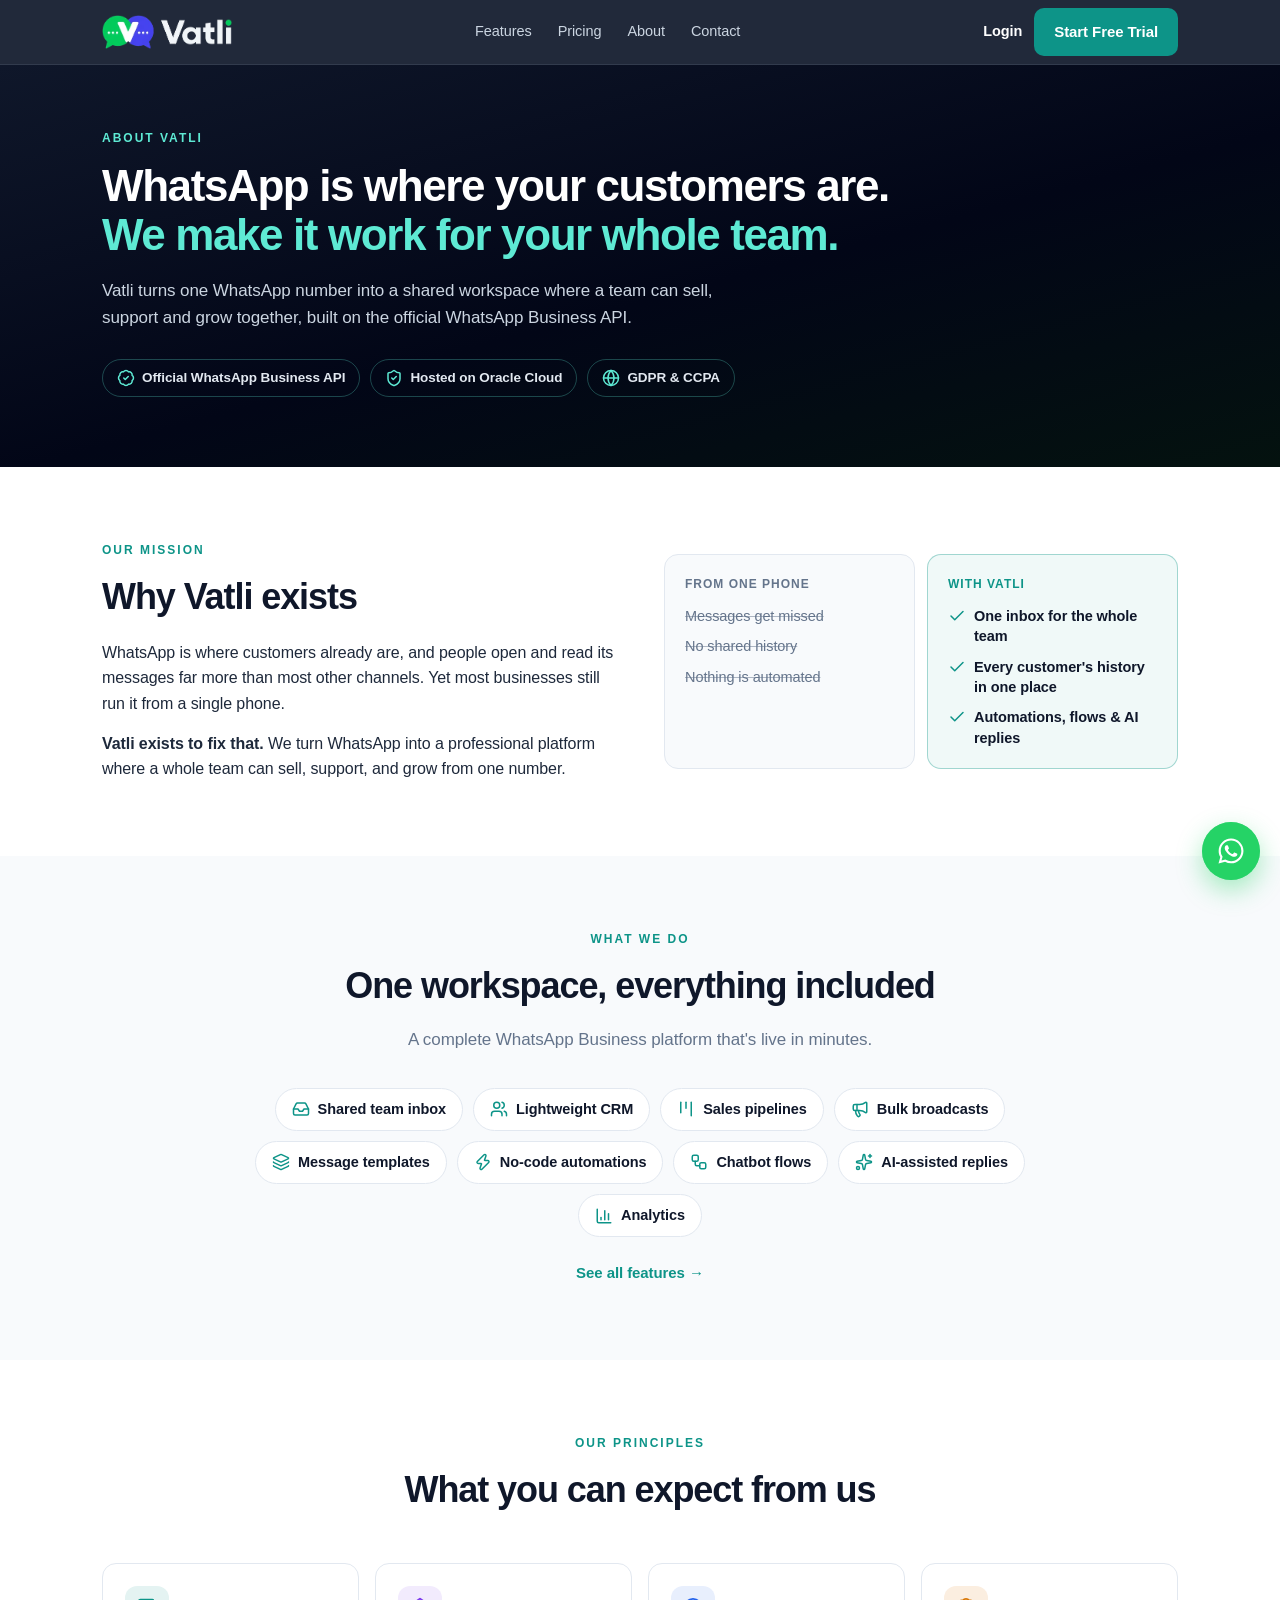
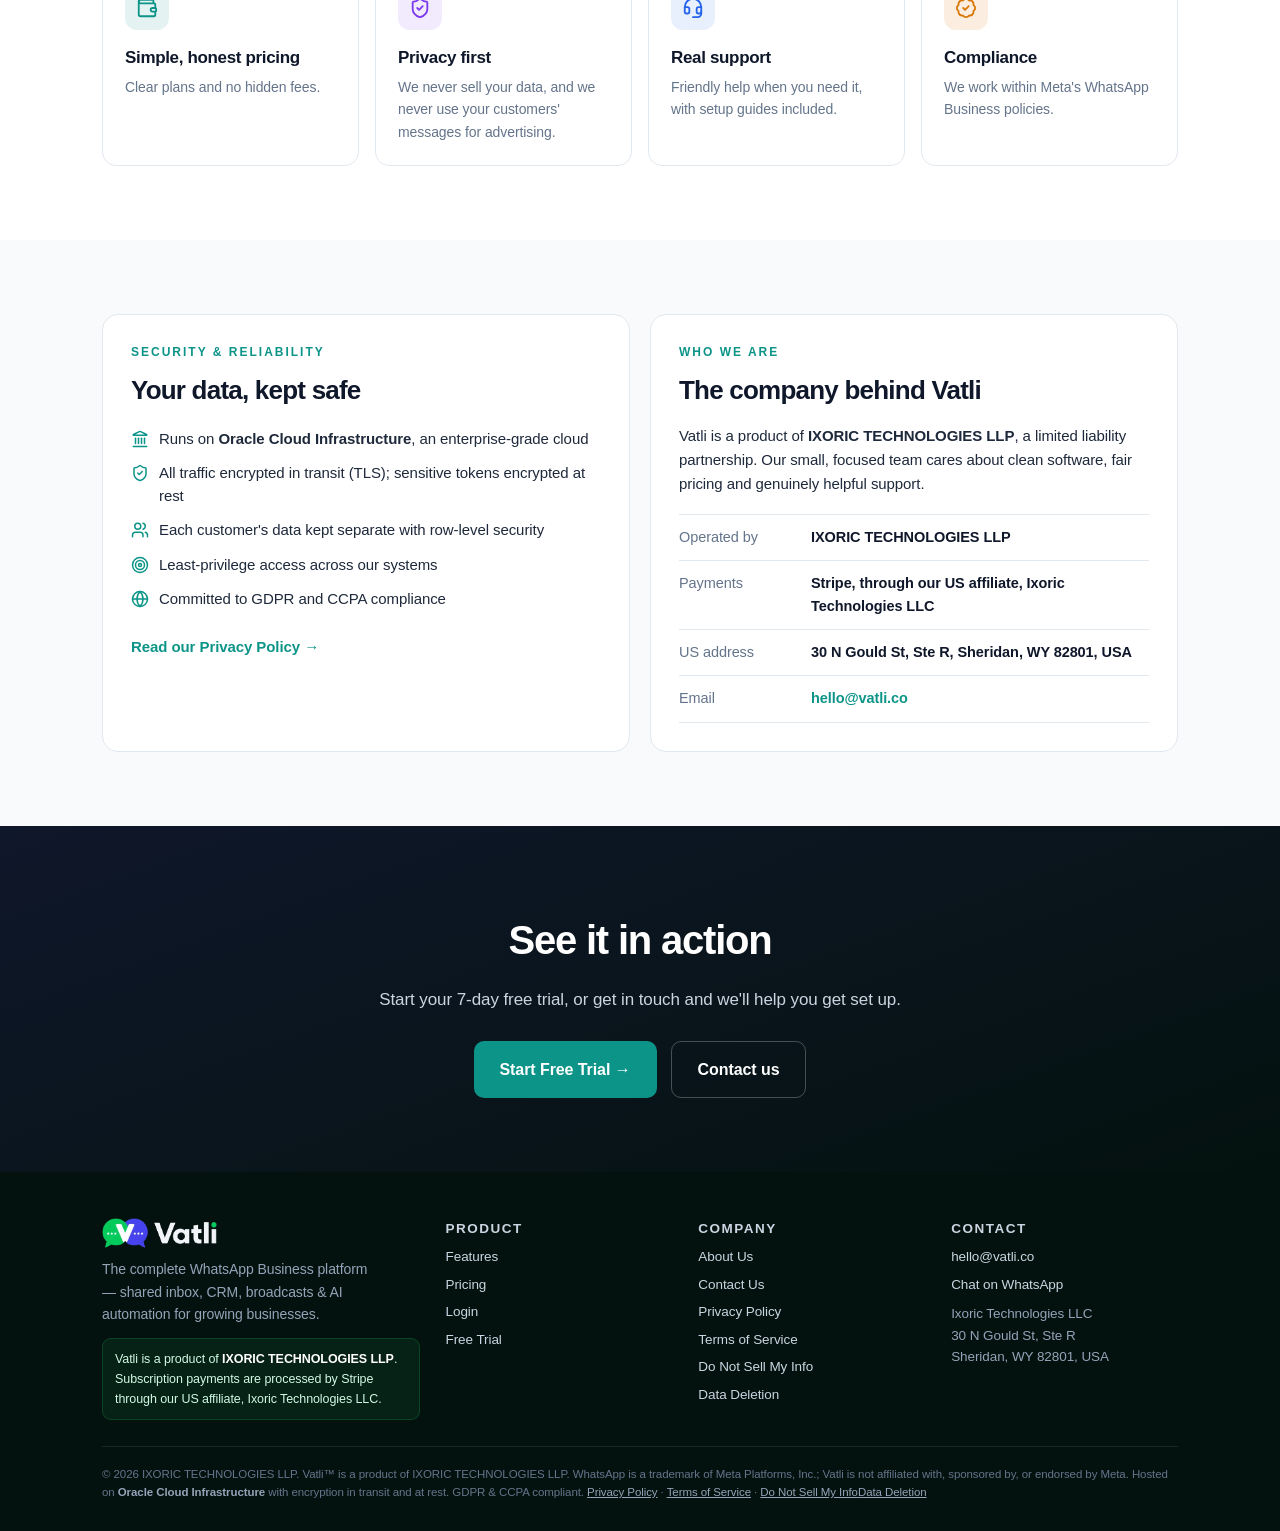
==== commit 073ba129: "Pricing: Pro vs Business feature split, 7-day trial, new feature cards and FAQ Co-Authored-By: Claud" ====
--- a/about.html
+++ b/about.html
@@ -15,7 +15,7 @@
 <link rel="apple-touch-icon" href="/apple-touch-icon.png">
 
 <meta name="description" content="About Vatli — a WhatsApp Business platform by IXORIC TECHNOLOGIES LLP helping growing businesses sell and support on WhatsApp.">
-<link rel="stylesheet" href="/styles.css?v=20261020">
+<link rel="stylesheet" href="/styles.css?v=20261022">
 </head>
 <body>
 <!-- Google Tag Manager (noscript) -->
@@ -37,9 +37,9 @@
     <h1>WhatsApp is where your customers are. <span class="g">We make it work for your whole team.</span></h1>
     <p class="sub">Vatli turns one WhatsApp number into a shared workspace where a team can sell, support and grow together, built on the official WhatsApp Business API.</p>
     <div class="ab-facts">
-      <span><svg class="i i-sm" aria-hidden="true"><use href="/icons.svg?v=20261020#i-badge-check"/></svg> Official WhatsApp Business API</span>
-      <span><svg class="i i-sm" aria-hidden="true"><use href="/icons.svg?v=20261020#i-shield-check"/></svg> Hosted on Oracle Cloud</span>
-      <span><svg class="i i-sm" aria-hidden="true"><use href="/icons.svg?v=20261020#i-globe"/></svg> GDPR &amp; CCPA</span>
+      <span><svg class="i i-sm" aria-hidden="true"><use href="/icons.svg?v=20261022#i-badge-check"/></svg> Official WhatsApp Business API</span>
+      <span><svg class="i i-sm" aria-hidden="true"><use href="/icons.svg?v=20261022#i-shield-check"/></svg> Hosted on Oracle Cloud</span>
+      <span><svg class="i i-sm" aria-hidden="true"><use href="/icons.svg?v=20261022#i-globe"/></svg> GDPR &amp; CCPA</span>
     </div>
   </div>
 </section>
@@ -64,9 +64,9 @@
       <div class="ab-col after">
         <div class="ab-tag">With Vatli</div>
         <ul>
-          <li><svg class="i i-sm" aria-hidden="true"><use href="/icons.svg?v=20261020#i-check"/></svg> One inbox for the whole team</li>
-          <li><svg class="i i-sm" aria-hidden="true"><use href="/icons.svg?v=20261020#i-check"/></svg> Every customer's history in one place</li>
-          <li><svg class="i i-sm" aria-hidden="true"><use href="/icons.svg?v=20261020#i-check"/></svg> Automations, flows &amp; AI replies</li>
+          <li><svg class="i i-sm" aria-hidden="true"><use href="/icons.svg?v=20261022#i-check"/></svg> One inbox for the whole team</li>
+          <li><svg class="i i-sm" aria-hidden="true"><use href="/icons.svg?v=20261022#i-check"/></svg> Every customer's history in one place</li>
+          <li><svg class="i i-sm" aria-hidden="true"><use href="/icons.svg?v=20261022#i-check"/></svg> Automations, flows &amp; AI replies</li>
         </ul>
       </div>
     </div>
@@ -79,15 +79,15 @@
     <h2>One workspace, everything included</h2>
     <p class="lead">A complete WhatsApp Business platform that's live in minutes.</p>
     <div class="ab-chips">
-      <span><svg class="i i-sm" aria-hidden="true"><use href="/icons.svg?v=20261020#i-inbox"/></svg> Shared team inbox</span>
-      <span><svg class="i i-sm" aria-hidden="true"><use href="/icons.svg?v=20261020#i-users"/></svg> Lightweight CRM</span>
-      <span><svg class="i i-sm" aria-hidden="true"><use href="/icons.svg?v=20261020#i-kanban"/></svg> Sales pipelines</span>
-      <span><svg class="i i-sm" aria-hidden="true"><use href="/icons.svg?v=20261020#i-megaphone"/></svg> Bulk broadcasts</span>
-      <span><svg class="i i-sm" aria-hidden="true"><use href="/icons.svg?v=20261020#i-layers"/></svg> Message templates</span>
-      <span><svg class="i i-sm" aria-hidden="true"><use href="/icons.svg?v=20261020#i-zap"/></svg> No-code automations</span>
-      <span><svg class="i i-sm" aria-hidden="true"><use href="/icons.svg?v=20261020#i-workflow"/></svg> Chatbot flows</span>
-      <span><svg class="i i-sm" aria-hidden="true"><use href="/icons.svg?v=20261020#i-sparkles"/></svg> AI-assisted replies</span>
-      <span><svg class="i i-sm" aria-hidden="true"><use href="/icons.svg?v=20261020#i-chart-column"/></svg> Analytics</span>
+      <span><svg class="i i-sm" aria-hidden="true"><use href="/icons.svg?v=20261022#i-inbox"/></svg> Shared team inbox</span>
+      <span><svg class="i i-sm" aria-hidden="true"><use href="/icons.svg?v=20261022#i-users"/></svg> Lightweight CRM</span>
+      <span><svg class="i i-sm" aria-hidden="true"><use href="/icons.svg?v=20261022#i-kanban"/></svg> Sales pipelines</span>
+      <span><svg class="i i-sm" aria-hidden="true"><use href="/icons.svg?v=20261022#i-megaphone"/></svg> Bulk broadcasts</span>
+      <span><svg class="i i-sm" aria-hidden="true"><use href="/icons.svg?v=20261022#i-layers"/></svg> Message templates</span>
+      <span><svg class="i i-sm" aria-hidden="true"><use href="/icons.svg?v=20261022#i-zap"/></svg> No-code automations</span>
+      <span><svg class="i i-sm" aria-hidden="true"><use href="/icons.svg?v=20261022#i-workflow"/></svg> Chatbot flows</span>
+      <span><svg class="i i-sm" aria-hidden="true"><use href="/icons.svg?v=20261022#i-sparkles"/></svg> AI-assisted replies</span>
+      <span><svg class="i i-sm" aria-hidden="true"><use href="/icons.svg?v=20261022#i-chart-column"/></svg> Analytics</span>
     </div>
     <a class="ab-more" href="/#features">See all features →</a>
   </div>
@@ -98,10 +98,10 @@
     <div class="eyebrow">Our principles</div>
     <h2>What you can expect from us</h2>
     <div class="fgrid ab-grid4">
-      <div class="fcard t-teal"><div class="ic"><svg class="i" aria-hidden="true"><use href="/icons.svg?v=20261020#i-wallet"/></svg></div><h3>Simple, honest pricing</h3><p>Clear plans and no hidden fees.</p></div>
-      <div class="fcard t-violet"><div class="ic"><svg class="i" aria-hidden="true"><use href="/icons.svg?v=20261020#i-shield-check"/></svg></div><h3>Privacy first</h3><p>We never sell your data, and we never use your customers' messages for advertising.</p></div>
-      <div class="fcard t-blue"><div class="ic"><svg class="i" aria-hidden="true"><use href="/icons.svg?v=20261020#i-headset"/></svg></div><h3>Real support</h3><p>Friendly help when you need it, with setup guides included.</p></div>
-      <div class="fcard t-amber"><div class="ic"><svg class="i" aria-hidden="true"><use href="/icons.svg?v=20261020#i-badge-check"/></svg></div><h3>Compliance</h3><p>We work within Meta's WhatsApp Business policies.</p></div>
+      <div class="fcard t-teal"><div class="ic"><svg class="i" aria-hidden="true"><use href="/icons.svg?v=20261022#i-wallet"/></svg></div><h3>Simple, honest pricing</h3><p>Clear plans and no hidden fees.</p></div>
+      <div class="fcard t-violet"><div class="ic"><svg class="i" aria-hidden="true"><use href="/icons.svg?v=20261022#i-shield-check"/></svg></div><h3>Privacy first</h3><p>We never sell your data, and we never use your customers' messages for advertising.</p></div>
+      <div class="fcard t-blue"><div class="ic"><svg class="i" aria-hidden="true"><use href="/icons.svg?v=20261022#i-headset"/></svg></div><h3>Real support</h3><p>Friendly help when you need it, with setup guides included.</p></div>
+      <div class="fcard t-amber"><div class="ic"><svg class="i" aria-hidden="true"><use href="/icons.svg?v=20261022#i-badge-check"/></svg></div><h3>Compliance</h3><p>We work within Meta's WhatsApp Business policies.</p></div>
     </div>
   </div>
 </section>
@@ -112,11 +112,11 @@
       <div class="eyebrow">Security &amp; reliability</div>
       <h2>Your data, kept safe</h2>
       <ul class="ab-list">
-        <li><svg class="i i-sm" aria-hidden="true"><use href="/icons.svg?v=20261020#i-landmark"/></svg><span>Runs on <b>Oracle Cloud Infrastructure</b>, an enterprise-grade cloud</span></li>
-        <li><svg class="i i-sm" aria-hidden="true"><use href="/icons.svg?v=20261020#i-shield-check"/></svg><span>All traffic encrypted in transit (TLS); sensitive tokens encrypted at rest</span></li>
-        <li><svg class="i i-sm" aria-hidden="true"><use href="/icons.svg?v=20261020#i-users"/></svg><span>Each customer's data kept separate with row-level security</span></li>
-        <li><svg class="i i-sm" aria-hidden="true"><use href="/icons.svg?v=20261020#i-target"/></svg><span>Least-privilege access across our systems</span></li>
-        <li><svg class="i i-sm" aria-hidden="true"><use href="/icons.svg?v=20261020#i-globe"/></svg><span>Committed to GDPR and CCPA compliance</span></li>
+        <li><svg class="i i-sm" aria-hidden="true"><use href="/icons.svg?v=20261022#i-landmark"/></svg><span>Runs on <b>Oracle Cloud Infrastructure</b>, an enterprise-grade cloud</span></li>
+        <li><svg class="i i-sm" aria-hidden="true"><use href="/icons.svg?v=20261022#i-shield-check"/></svg><span>All traffic encrypted in transit (TLS); sensitive tokens encrypted at rest</span></li>
+        <li><svg class="i i-sm" aria-hidden="true"><use href="/icons.svg?v=20261022#i-users"/></svg><span>Each customer's data kept separate with row-level security</span></li>
+        <li><svg class="i i-sm" aria-hidden="true"><use href="/icons.svg?v=20261022#i-target"/></svg><span>Least-privilege access across our systems</span></li>
+        <li><svg class="i i-sm" aria-hidden="true"><use href="/icons.svg?v=20261022#i-globe"/></svg><span>Committed to GDPR and CCPA compliance</span></li>
       </ul>
       <a class="ab-more" href="/privacy">Read our Privacy Policy →</a>
     </div>
@@ -137,7 +137,7 @@
 <section class="pad final">
   <div class="wrap">
     <h2>See it in action</h2>
-    <p>Start your 14-day free trial, or get in touch and we'll help you get set up.</p>
+    <p>Start your 7-day free trial, or get in touch and we'll help you get set up.</p>
     <div class="cta">
       <a class="btn btn-primary btn-lg" href="https://app.vatli.co/login">Start Free Trial →</a>
       <a class="btn btn-ghost btn-lg" href="/contact">Contact us</a>
@@ -161,6 +161,6 @@
   </div>
 </footer>
 
-<script src="/site.js?v=20261020" defer></script>
+<script src="/site.js?v=20261022" defer></script>
 </body>
 </html>
--- a/styles.css
+++ b/styles.css
@@ -94,7 +94,7 @@
 .pgrid{display:grid;grid-template-columns:repeat(4,1fr);gap:14px;margin-top:44px}
 @media(max-width:900px){.pgrid{grid-template-columns:repeat(2,1fr)}}
 @media(max-width:520px){.pgrid{grid-template-columns:1fr}}
-.plan{border:1px solid var(--line);border-radius:16px;padding:24px;background:#fff;position:relative}
+.plan{border:1px solid var(--line);border-radius:16px;padding:24px;background:#fff;position:relative;display:flex;flex-direction:column}
 .plan.pop{border:2px solid var(--teal);box-shadow:0 16px 40px rgba(13,148,136,.14)}
 .plan .bdg{position:absolute;top:-12px;left:24px;background:var(--teal);color:#fff;font-size:11px;font-weight:800;letter-spacing:.5px;padding:5px 12px;border-radius:999px;text-transform:uppercase}
 .plan h3{font-size:19px;color:var(--navy)}
@@ -102,10 +102,11 @@
 .plan .amt{font-size:34px;font-weight:800;color:var(--navy);letter-spacing:-1.5px}
 .plan .amt small{font-size:14px;color:var(--muted);font-weight:600}
 .plan .yr{font-size:12.5px;color:var(--teal);font-weight:700;margin-top:4px}
-.plan ul{list-style:none;margin:15px 0;border-top:1px solid var(--line);padding-top:13px}
+.plan ul{flex:1;list-style:none;margin:15px 0;border-top:1px solid var(--line);padding-top:13px}
 .plan li{font-size:13.5px;padding:4px 0 4px 20px;position:relative;color:var(--ink)}
 .plan li:before{content:"✓";position:absolute;left:0;color:var(--teal);font-weight:800}
 .plan li.off{color:#cbd5e1} .plan li.off:before{content:"—";color:#cbd5e1}
+.plan li.hd{padding-left:0;font-weight:700}.plan li.hd:before{content:none}
 .plan .btn{width:100%;justify-content:center;margin-top:6px}
 
 /* final cta */
@@ -540,3 +541,84 @@
   .final h2{font-size:30px}
 }
 .ab-hero h1 .g{display:block}
+
+/* ===================================================================
+   Contact page (reuses .ab-hero and .ab-panel from About)
+   =================================================================== */
+.ct-hero{padding-bottom:110px}
+.ct-main{margin-top:-70px;padding-bottom:74px}
+.ct-wa{display:flex;align-items:center;gap:22px;background:#fff;border:1px solid rgba(37,211,102,.45);border-radius:18px;padding:26px 28px;box-shadow:0 18px 40px rgba(2,6,23,.12)}
+.ct-wa-ic{flex:none;width:58px;height:58px;border-radius:16px;background:rgba(37,211,102,.14);color:#16a34a;display:flex;align-items:center;justify-content:center}
+.ct-wa-txt{flex:1;min-width:0}
+.ct-wa h2{font-size:24px;margin-top:6px}
+.ct-wa p{color:var(--muted);font-size:15px;margin-top:4px}
+.ct-badge{display:inline-block;font-size:11.5px;font-weight:800;letter-spacing:.8px;text-transform:uppercase;color:#15803d;background:rgba(37,211,102,.14);border-radius:999px;padding:3px 10px}
+.btn-wa{background:#16a34a;color:#fff;flex:none}
+.btn-wa:hover{background:#15803d}
+.btn-wa .i{color:#fff}
+.ct-grid{display:grid;grid-template-columns:repeat(3,1fr);gap:16px;margin-top:18px}
+.ct-card{display:block;background:#fff;border:1px solid var(--line);border-radius:14px;padding:22px;transition:.15s}
+.ct-card:hover{box-shadow:0 12px 30px rgba(2,6,23,.08);transform:translateY(-2px);border-color:currentColor}
+.ct-card .ic{width:44px;height:44px;border-radius:12px;display:flex;align-items:center;justify-content:center;margin-bottom:14px}
+.ct-card h3{font-size:17px;color:var(--navy);font-weight:700}
+.ct-card p{font-size:14.5px;color:var(--muted);margin-top:4px}
+.ct-link{display:inline-block;margin-top:12px;font-weight:700;font-size:14.5px}
+.ct-card:focus-visible,.ct-wa .btn:focus-visible{outline:2px solid var(--teal);outline-offset:3px}
+.ct-two{display:grid;grid-template-columns:1.2fr 1fr;gap:16px;margin-top:18px}
+.ct-row{display:flex;gap:14px;align-items:flex-start}
+.ct-row+.ct-row{margin-top:20px;padding-top:20px;border-top:1px solid var(--line)}
+.ct-row>.i{flex:none;color:var(--teal);margin-top:2px}
+.ct-row h3{font-size:16px;color:var(--navy)}
+.ct-row p{font-size:14.5px;color:var(--ink);margin-top:4px;line-height:1.6}
+.ct-row .ct-note{color:var(--muted);font-size:13.5px;margin-top:10px}
+@media(prefers-reduced-motion:reduce){.ct-card:hover{transform:none}}
+@media(max-width:900px){.ct-two{grid-template-columns:1fr}}
+@media(max-width:760px){.ct-grid{grid-template-columns:1fr}}
+@media(max-width:720px){.ct-wa{flex-direction:column;align-items:flex-start;padding:22px}.ct-wa .btn{width:100%;justify-content:center}}
+@media(max-width:560px){.ct-main{margin-top:-60px}.ct-hero{padding-bottom:90px}}
+
+/* ===================================================================
+   Legal pages: hero, at-a-glance cards, sticky contents + body
+   =================================================================== */
+.lg-hero{padding:56px 0 96px}
+.lg-hero h1{font-size:44px}
+.lg-meta{display:inline-flex;align-items:center;gap:7px;margin-top:20px;color:#cbd5e1;font-size:13.5px;border:1px solid rgba(148,163,184,.3);border-radius:999px;padding:6px 13px}
+.lg-meta .i{color:var(--teal-l)}
+.lg-glance{margin-top:-58px}
+.lg-cards{display:grid;grid-template-columns:repeat(4,1fr);gap:12px}
+.lg-card{display:flex;gap:12px;align-items:flex-start;background:#fff;border:1px solid var(--line);border-radius:14px;padding:16px;box-shadow:0 14px 32px rgba(2,6,23,.09)}
+.lg-card>.i{flex:none;color:var(--teal);margin-top:1px}
+.lg-card b{display:block;color:var(--navy);font-size:14.5px;line-height:1.3}
+.lg-card span{display:block;color:var(--muted);font-size:13px;margin-top:3px;line-height:1.4}
+a.lg-card:hover{border-color:var(--teal)}
+a.lg-card span{color:var(--teal);font-weight:600}
+.lg-layout{display:grid;grid-template-columns:250px minmax(0,1fr);gap:48px;align-items:start;padding-top:40px}
+.lg-toc{position:sticky;top:84px;max-height:calc(100vh - 100px);overflow:auto}
+.lg-toc summary{font-size:12px;font-weight:800;letter-spacing:1.4px;text-transform:uppercase;color:var(--muted);cursor:pointer;list-style:none;padding:4px 0 10px}
+.lg-toc summary::-webkit-details-marker{display:none}
+.lg-toc ol{list-style:none;border-left:2px solid var(--line)}
+.lg-toc a{display:flex;gap:8px;padding:6px 0 6px 14px;margin-left:-2px;border-left:2px solid transparent;font-size:13.5px;color:var(--muted);line-height:1.4}
+.lg-toc a .n{flex:none;min-width:20px;font-weight:700;font-variant-numeric:tabular-nums}
+.lg-toc a:hover{color:var(--navy)}
+.lg-toc a.on{color:var(--teal);border-left-color:var(--teal);font-weight:600}
+.lg-body{padding-top:0;max-width:740px}
+.lg-body>p:first-child{font-size:16.5px;line-height:1.7}
+.lg-body h2{display:flex;align-items:baseline;gap:12px;scroll-margin-top:90px;padding-top:26px;margin-top:30px;border-top:1px solid var(--line)}
+.lg-body h2 .n{flex:none;font-size:13px;font-weight:800;color:var(--teal);background:rgba(13,148,136,.1);border-radius:8px;padding:3px 8px;transform:translateY(-3px)}
+.lg-body p,.lg-body li{line-height:1.75}
+.lg-body li::marker{color:var(--teal)}
+.lg-help{margin-top:36px;background:var(--bg);border:1px solid var(--line);border-radius:12px;padding:16px 18px;font-size:14.5px}
+.lg-help a{color:var(--teal);font-weight:600}
+@media(max-width:960px){.lg-cards{grid-template-columns:1fr 1fr}}
+@media(max-width:860px){
+  .lg-layout{grid-template-columns:1fr;gap:20px;padding-top:28px}
+  .lg-toc{position:static;max-height:none;border:1px solid var(--line);border-radius:12px;padding:12px 16px}
+  .lg-toc summary{padding:2px 0;list-style:revert}
+  .lg-toc details[open] summary{padding-bottom:8px}
+}
+@media(max-width:560px){
+  .lg-hero{padding:40px 0 84px}.lg-hero h1{font-size:32px}
+  .lg-cards{grid-template-columns:1fr;gap:8px}
+  .lg-card{padding:13px 14px}
+  .lg-body h2{font-size:19px}
+}
